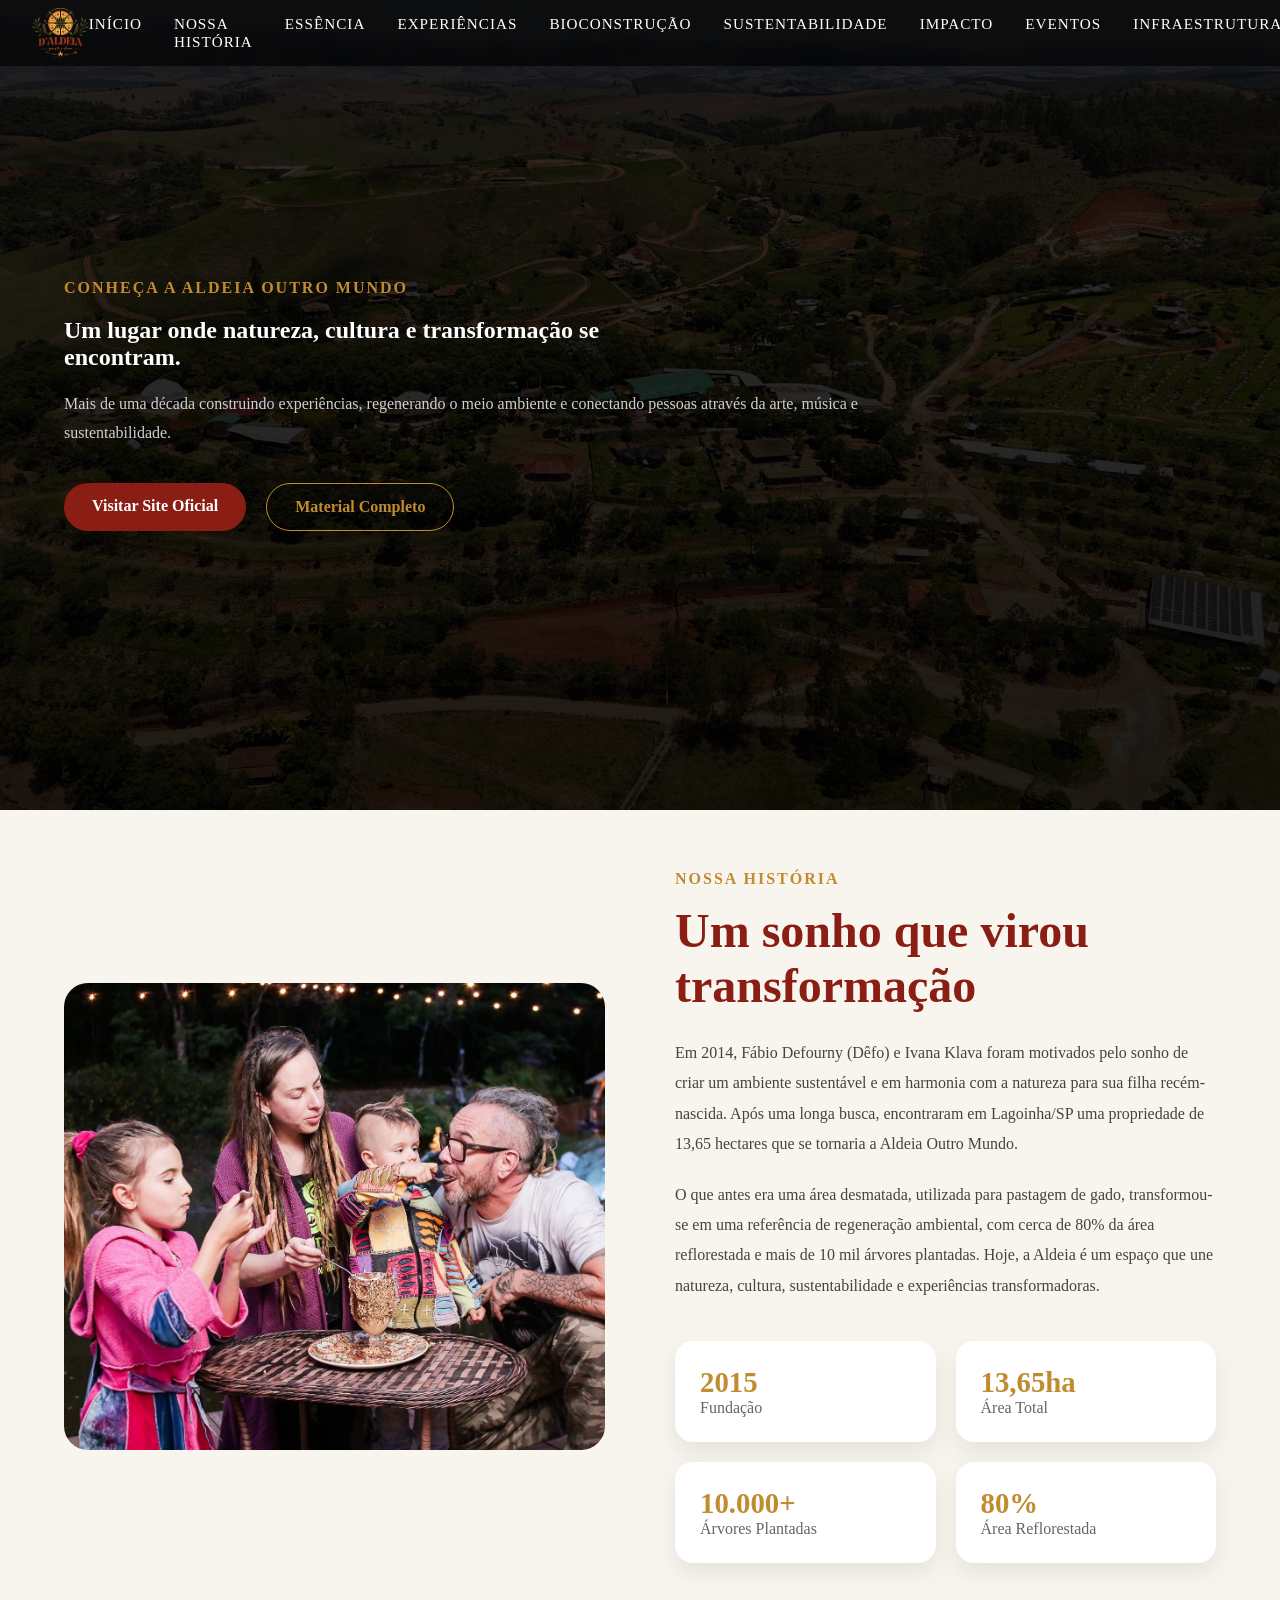
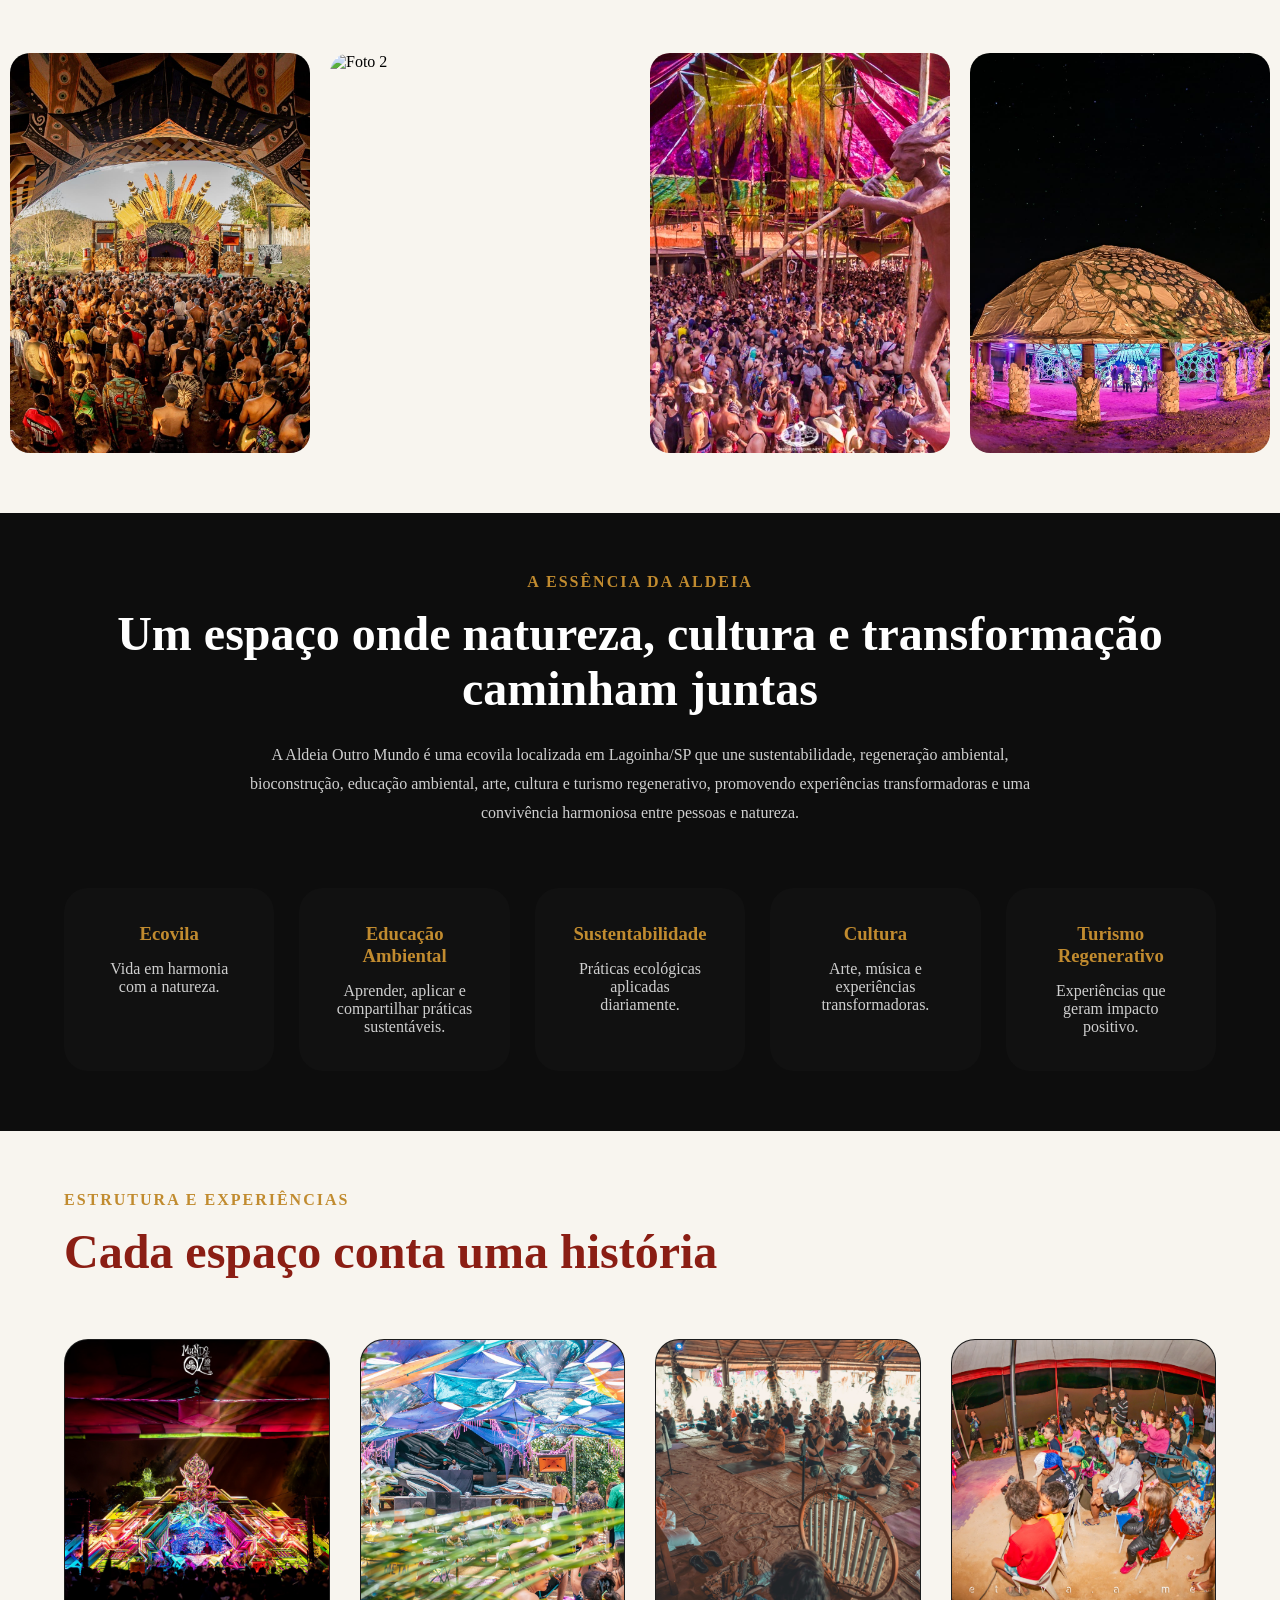
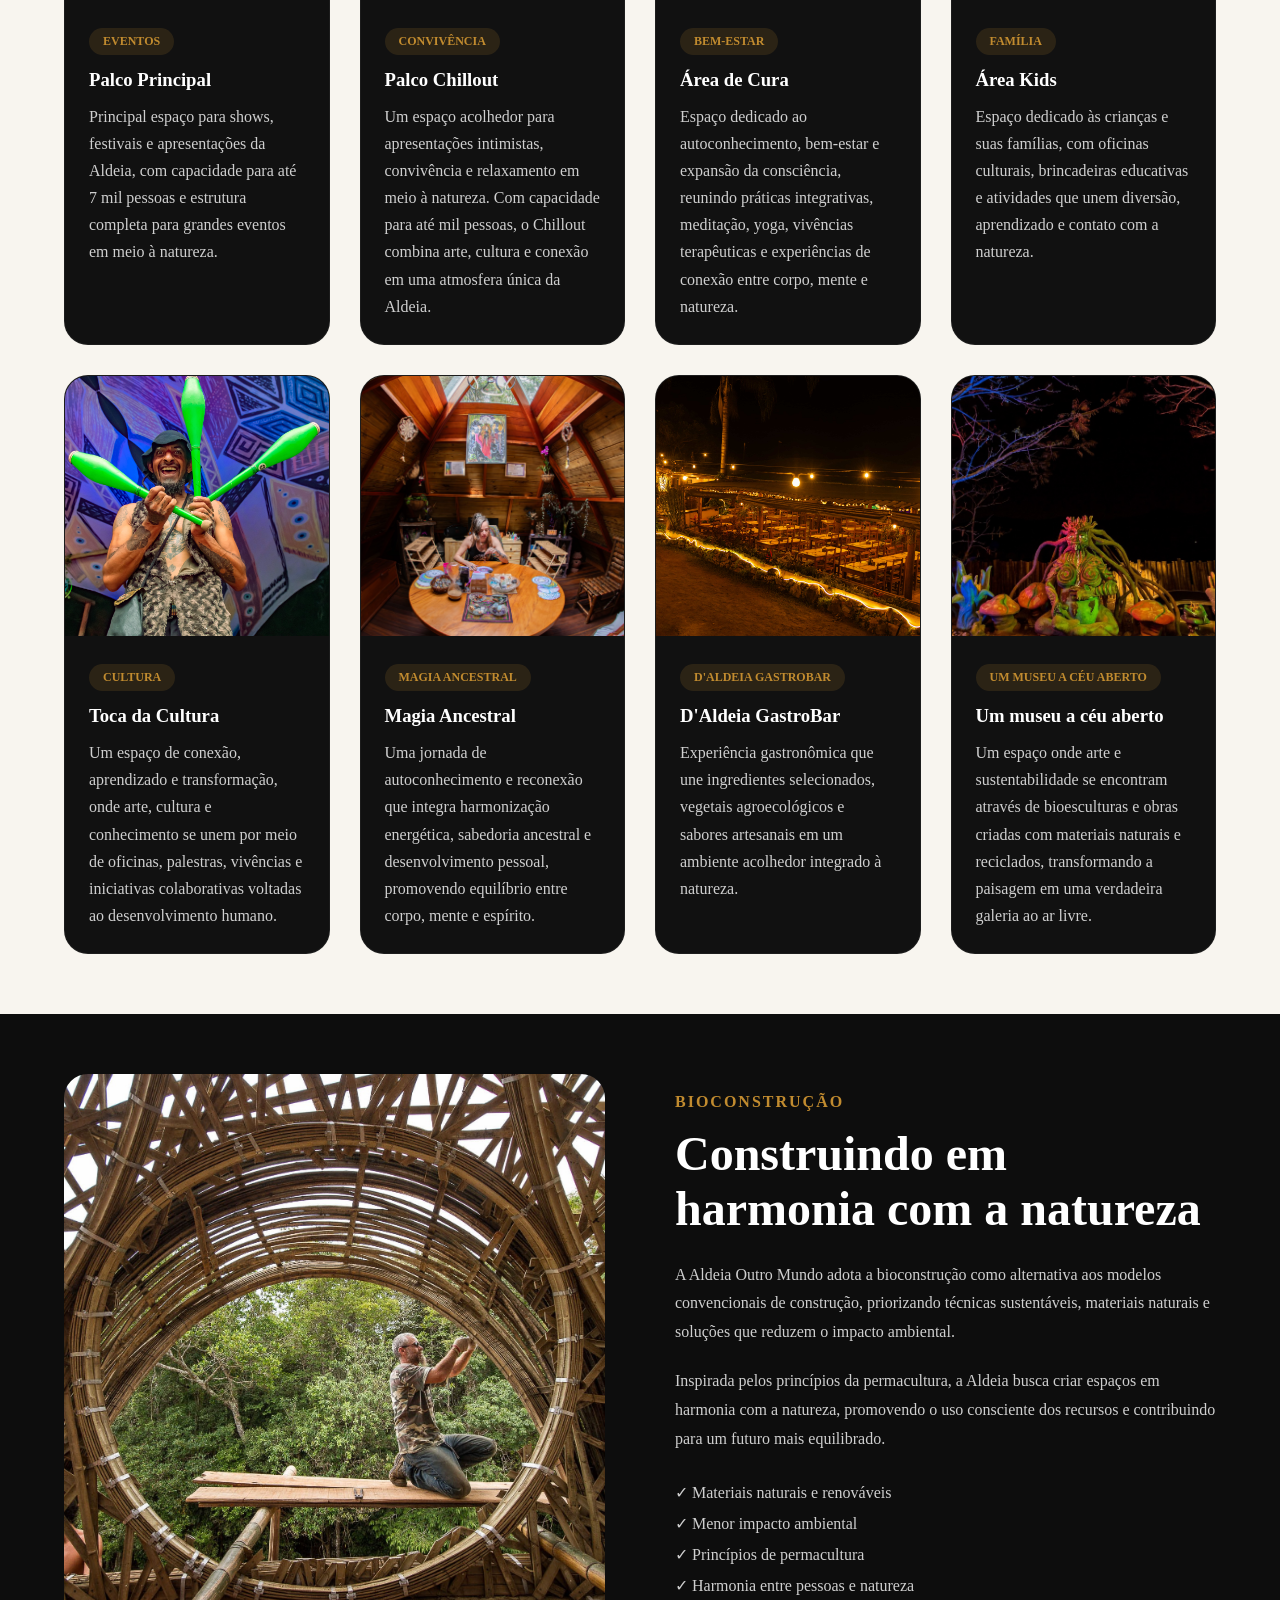
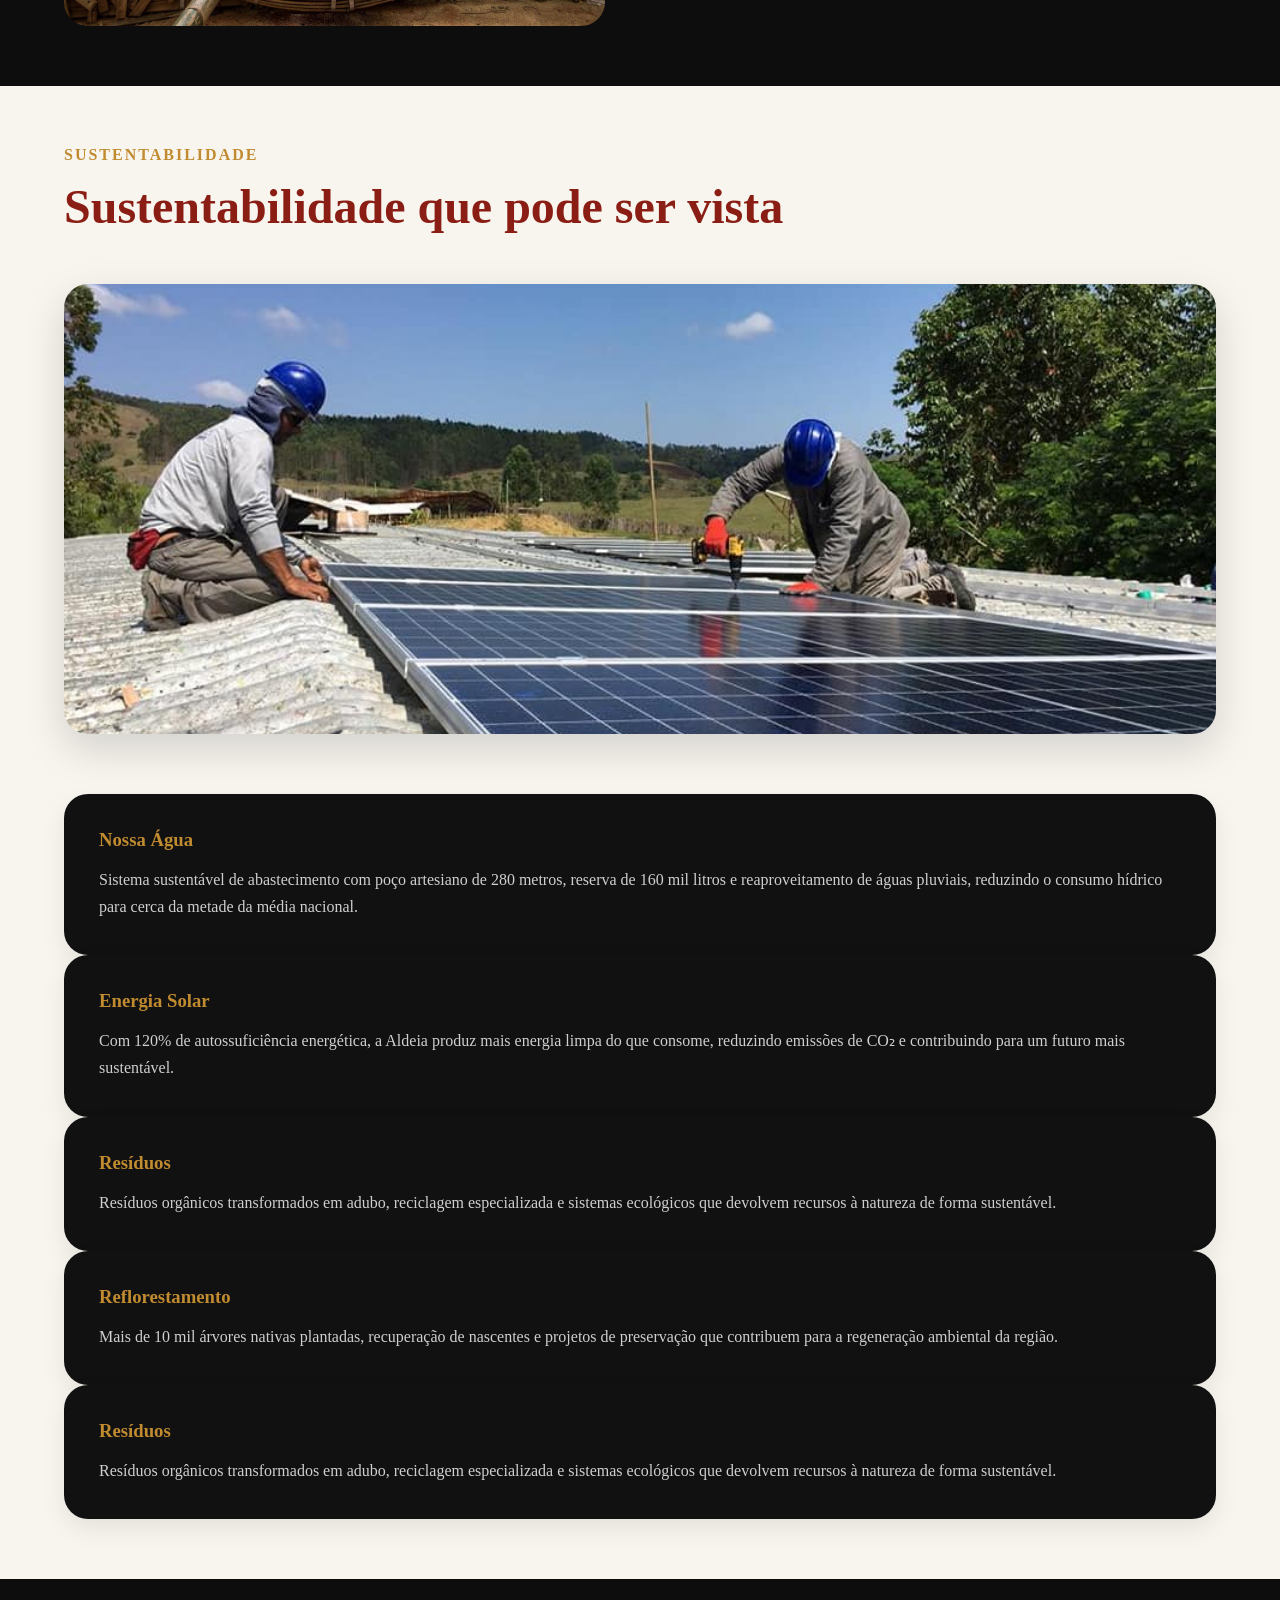
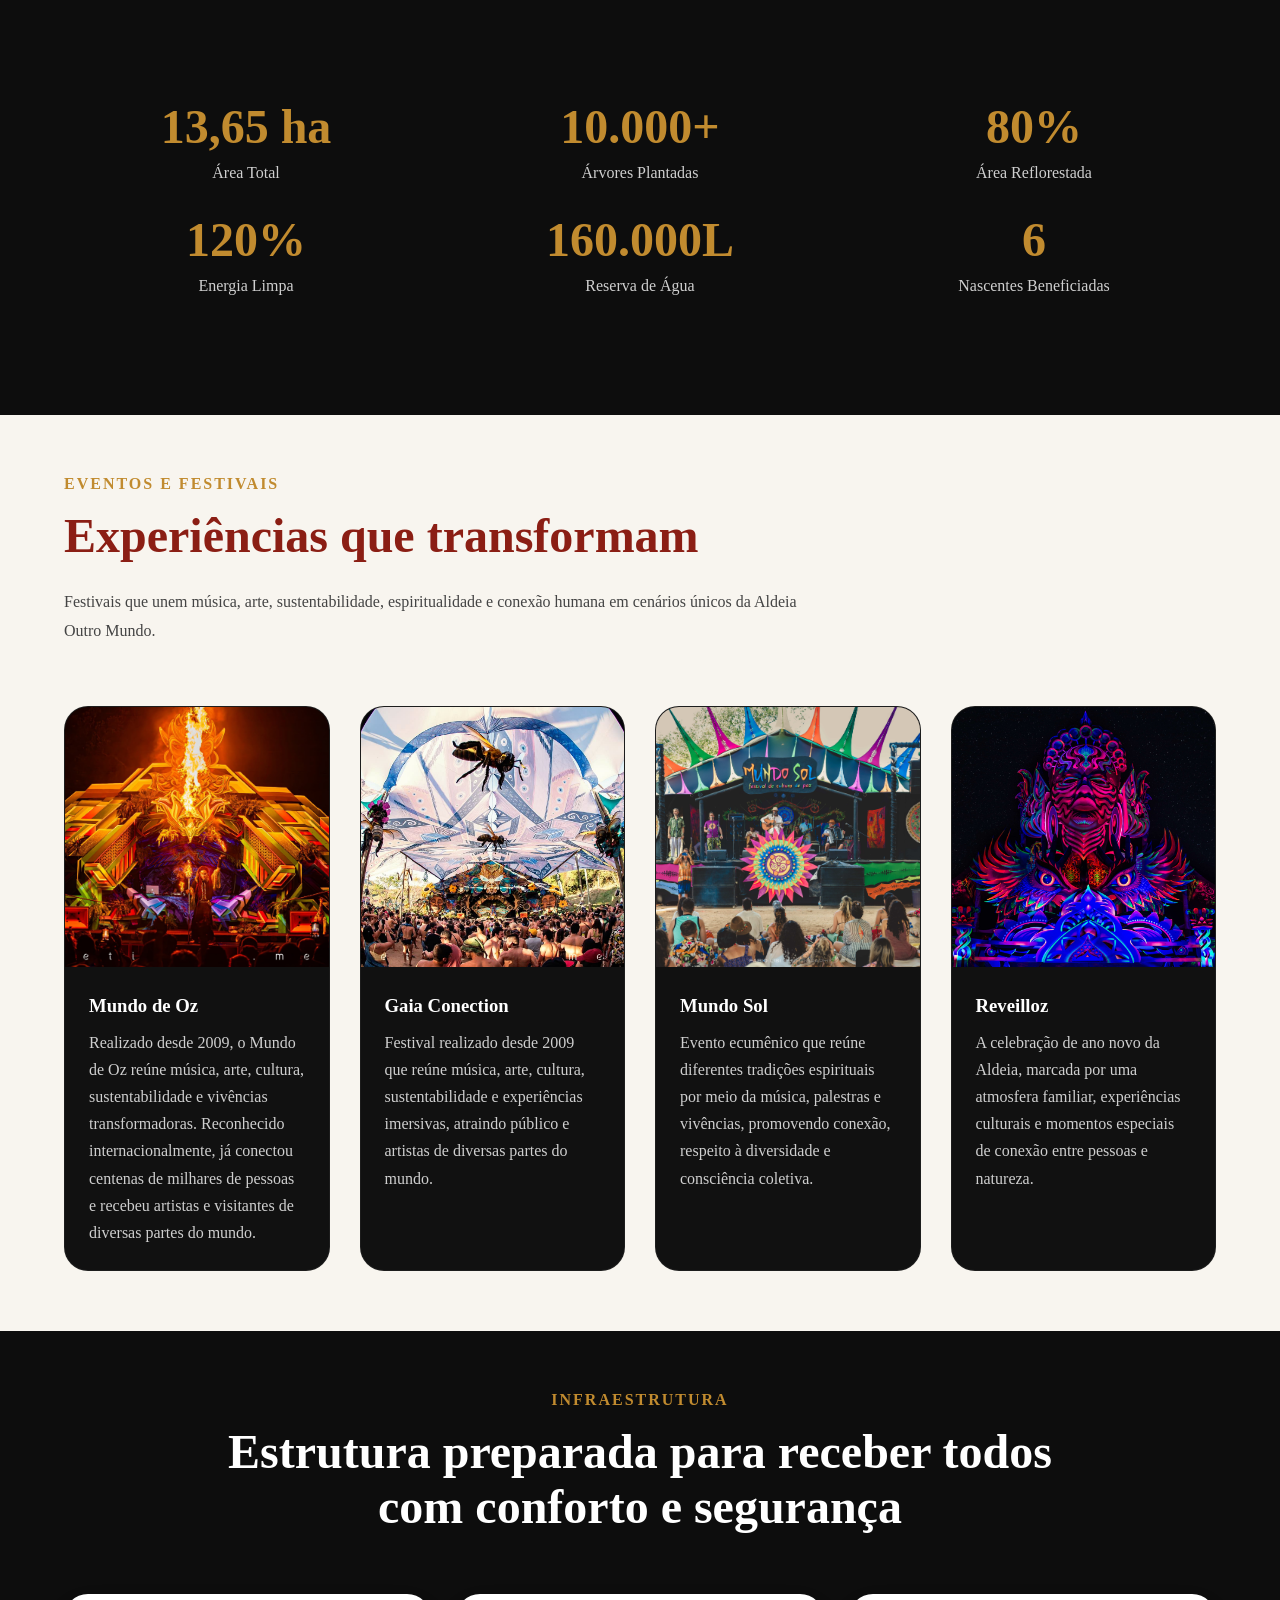
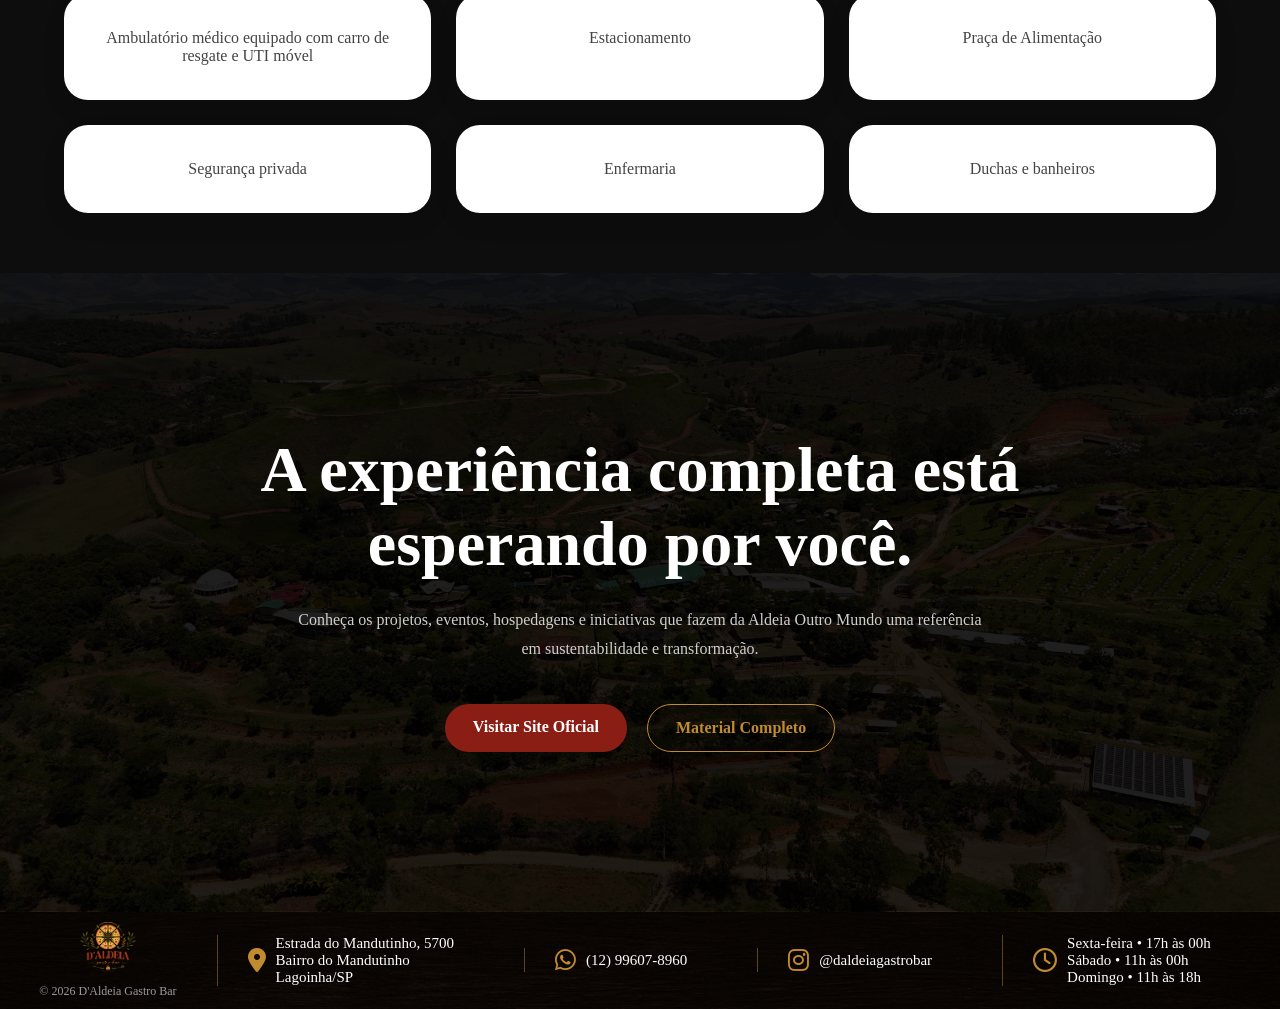
==== aldeia.html @ 0ff4ca23 "botao pag aldeia" ====
<!doctype html>
<html lang="pt-br">
  <head>
    <meta charset="UTF-8" />
    <meta name="viewport" content="width=device-width, initial-scale=1.0" />
    <meta property="og:title" content="D'Aldeia GastroBar" />
    <meta
      name="description"
      content="D'Aldeia Gastro Bar. Gastronomia, natureza, hospedagens e experiências únicas na Aldeia Outro Mundo em Lagoinha/SP."
    />
    <meta
      property="og:description"
      content="Gastronomia, natureza e experiências únicas na Aldeia Outro Mundo."
    />
    <meta
      property="og:image"
      content="https://juninalv.github.io/D-Aldeia-GastroBar/img/logo.png"
    />
    <meta
      property="og:url"
      content="https://juninalv.github.io/D-Aldeia-GastroBar/"
    />
    <meta property="og:type" content="website" />
    <meta property="og:locale" content="pt_BR" />
    <meta name="twitter:card" content="summary_large_image" />
    <meta
      name="twitter:image"
      content="https://juninalv.github.io/D-Aldeia-GastroBar/img/logo.png"
    />
    <link rel="stylesheet" href="./css/style.css" />
    <link
      rel="stylesheet"
      href="https://cdnjs.cloudflare.com/ajax/libs/font-awesome/6.5.2/css/all.min.css"
    />
    <link rel="icon" type="image/png" href="/favicon.png" />
    <title>D'Aldeia Gastro Bar</title>
  </head>
  <body>
    <header class="nav">
      <div class="nav-container">
        <img src="./img/pagina-inicial/logo.png" class="nav-logo" alt="Logo" />

        <button class="menu-toggle">☰</button>

        <nav class="nav-links">
          <a href="index.html">Início</a>
          <a href="#historia">Nossa História</a>
          <a href="#essencia">Essência</a>
          <a href="#experiencias">Experiências</a>
          <a href="#bioconstrucao">Bioconstrução</a>
          <a href="#sustentabilidade">Sustentabilidade</a>
          <a href="#impacto">Impacto</a>
          <a href="#eventos">Eventos</a>
          <a href="#infraestrutura">Infraestrutura</a>
        </nav>
      </div>
    </header>
    <main>
      <section class="sobre-aldeia">
        <div class="hero-sobre">
          <div class="overlay"></div>

          <div class="container">
            <span class="tag">Conheça a Aldeia Outro Mundo</span>

            <h1>
              Um lugar onde natureza, cultura e transformação se encontram.
            </h1>

            <p>
              Mais de uma década construindo experiências, regenerando o meio
              ambiente e conectando pessoas através da arte, música e
              sustentabilidade.
            </p>

            <div class="hero-buttons">
              <a
                href="https://aldeiaoutromundo.com.br"
                class="btn-primary"
                target="_blank"
              >
                Visitar Site Oficial
              </a>

              <a href="#" class="btn-secondary abrir-livro">
                Material Completo
              </a>
            </div>
          </div>
        </div>

        <section id="historia" class="historia">
          <div class="container historia-grid">
            <div class="historia-img">
              <img src="img/pagina-aldeia/nossa-historia.jpeg" alt="" />
            </div>

            <div class="historia-content">
              <span class="section-tag"> Nossa História </span>

              <h2>Um sonho que virou transformação</h2>

              <p>
                Em 2014, Fábio Defourny (Dêfo) e Ivana Klava foram motivados
                pelo sonho de criar um ambiente sustentável e em harmonia com a
                natureza para sua filha recém-nascida. Após uma longa busca,
                encontraram em Lagoinha/SP uma propriedade de 13,65 hectares que
                se tornaria a Aldeia Outro Mundo.
              </p>

              <p>
                O que antes era uma área desmatada, utilizada para pastagem de
                gado, transformou-se em uma referência de regeneração ambiental,
                com cerca de 80% da área reflorestada e mais de 10 mil árvores
                plantadas. Hoje, a Aldeia é um espaço que une natureza, cultura,
                sustentabilidade e experiências transformadoras.
              </p>

              <div class="numeros">
                <div class="numero">
                  <h3>2015</h3>
                  <span>Fundação</span>
                </div>

                <div class="numero">
                  <h3>13,65ha</h3>
                  <span>Área Total</span>
                </div>

                <div class="numero">
                  <h3>10.000+</h3>
                  <span>Árvores Plantadas</span>
                </div>

                <div class="numero">
                  <h3>80%</h3>
                  <span>Área Reflorestada</span>
                </div>
              </div>
            </div>
          </div>
        </section>
        <section class="galeria">
          <div class="slider">
            <div class="slide-track">
              <img src="./img/pagina-aldeia/galeria-1.jpg" alt="Foto 1" />
              <img src="./img/pagina-aldeia/galeria-2.jpg" alt="Foto 2" />
              <img src="./img/pagina-aldeia/galeria-3.jpg" alt="Foto 3" />
              <img src="./img/pagina-aldeia/galeria-4.jpg" alt="Foto 4" />
              <img src="./img/pagina-aldeia/galeria-5.jpg" alt="Foto 5" />
              <img src="./img/pagina-aldeia/galeria-6.jpg" alt="Foto 6" />
              <img src="./img/pagina-aldeia/galeria-7.jpg" alt="Foto 7" />
              <img src="./img/pagina-aldeia/galeria-8.jpg" alt="Foto 8" />
              <img src="./img/pagina-aldeia/galeria-9.jpg" alt="Foto 9" />
              <img src="./img/pagina-aldeia/galeria-10.jpg" alt="Foto 10" />
              <img src="./img/pagina-aldeia/galeria-11.jpg" alt="Foto 11" />
              <img src="./img/pagina-aldeia/galeria-12.jpg" alt="Foto 12" />

              <!-- Repetidas para criar loop infinito -->
              <img src="./img/pagina-aldeia/galeria-1.jpg" alt="Foto 1" />
              <img src="./img/pagina-aldeia/galeria-2.jpg" alt="Foto 2" />
              <img src="./img/pagina-aldeia/galeria-3.jpg" alt="Foto 3" />
              <img src="./img/pagina-aldeia/galeria-4.jpg" alt="Foto 4" />
              <img src="./img/pagina-aldeia/galeria-5.jpg" alt="Foto 5" />
              <img src="./img/pagina-aldeia/galeria-6.jpg" alt="Foto 6" />
              <img src="./img/pagina-aldeia/galeria-7.jpg" alt="Foto 7" />
              <img src="./img/pagina-aldeia/galeria-8.jpg" alt="Foto 8" />
              <img src="./img/pagina-aldeia/galeria-9.jpg" alt="Foto 9" />
              <img src="./img/pagina-aldeia/galeria-10.jpg" alt="Foto 10" />
              <img src="./img/pagina-aldeia/galeria-11.jpg" alt="Foto 11" />
              <img src="./img/pagina-aldeia/galeria-12.jpg" alt="Foto 12" />
            </div>
          </div>
        </section>
        <section id="essencia" class="essencia">
          <div class="container">
            <span class="section-tag">A Essência da Aldeia</span>

            <h2>
              Um espaço onde natureza, cultura e transformação caminham juntas
            </h2>

            <p>
              A Aldeia Outro Mundo é uma ecovila localizada em Lagoinha/SP que
              une sustentabilidade, regeneração ambiental, bioconstrução,
              educação ambiental, arte, cultura e turismo regenerativo,
              promovendo experiências transformadoras e uma convivência
              harmoniosa entre pessoas e natureza.
            </p>

            <div class="essencia-grid">
              <div class="item">
                <h3>Ecovila</h3>
                <p>Vida em harmonia com a natureza.</p>
              </div>

              <div class="item">
                <h3>Educação Ambiental</h3>
                <p>Aprender, aplicar e compartilhar práticas sustentáveis.</p>
              </div>

              <div class="item">
                <h3>Sustentabilidade</h3>
                <p>Práticas ecológicas aplicadas diariamente.</p>
              </div>

              <div class="item">
                <h3>Cultura</h3>
                <p>Arte, música e experiências transformadoras.</p>
              </div>

              <div class="item">
                <h3>Turismo Regenerativo</h3>
                <p>Experiências que geram impacto positivo.</p>
              </div>
            </div>
          </div>
        </section>
        <section id="experiencias" class="experiencias">
          <div class="container">
            <span class="section-tag"> Estrutura e Experiências </span>

            <h2>Cada espaço conta uma história</h2>

            <div class="cards-grid">
              <div class="card">
                <img
                  src="img/pagina-aldeia/palco-principal.jpg"
                  alt="Palco Principal"
                />

                <div class="card-content">
                  <span class="card-tag">Eventos</span>

                  <h3>Palco Principal</h3>

                  <p>
                    Principal espaço para shows, festivais e apresentações da
                    Aldeia, com capacidade para até 7 mil pessoas e estrutura
                    completa para grandes eventos em meio à natureza.
                  </p>
                </div>
              </div>

              <div class="card">
                <img
                  src="img/pagina-aldeia/palco-chillout.jpg"
                  alt="Palco Chillout"
                />

                <div class="card-content">
                  <span class="card-tag">Convivência</span>

                  <h3>Palco Chillout</h3>

                  <p>
                    Um espaço acolhedor para apresentações intimistas,
                    convivência e relaxamento em meio à natureza. Com capacidade
                    para até mil pessoas, o Chillout combina arte, cultura e
                    conexão em uma atmosfera única da Aldeia.
                  </p>
                </div>
              </div>

              <div class="card">
                <img src="img/pagina-aldeia/area-cura.jpg" alt="Área de Cura" />

                <div class="card-content">
                  <span class="card-tag">Bem-estar</span>

                  <h3>Área de Cura</h3>

                  <p>
                    Espaço dedicado ao autoconhecimento, bem-estar e expansão da
                    consciência, reunindo práticas integrativas, meditação,
                    yoga, vivências terapêuticas e experiências de conexão entre
                    corpo, mente e natureza.
                  </p>
                </div>
              </div>

              <div class="card">
                <img src="img/pagina-aldeia/area-kids.jpg" alt="Área Kids" />

                <div class="card-content">
                  <span class="card-tag">Família</span>

                  <h3>Área Kids</h3>

                  <p>
                    Espaço dedicado às crianças e suas famílias, com oficinas
                    culturais, brincadeiras educativas e atividades que unem
                    diversão, aprendizado e contato com a natureza.
                  </p>
                </div>
              </div>

              <div class="card">
                <img
                  src="img/pagina-aldeia/toca-cultura.jpg"
                  alt="Toca da Cultura"
                />

                <div class="card-content">
                  <span class="card-tag">Cultura</span>

                  <h3>Toca da Cultura</h3>

                  <p>
                    Um espaço de conexão, aprendizado e transformação, onde
                    arte, cultura e conhecimento se unem por meio de oficinas,
                    palestras, vivências e iniciativas colaborativas voltadas ao
                    desenvolvimento humano.
                  </p>
                </div>
              </div>

              <div class="card">
                <img
                  src="img/pagina-aldeia/magia-ancestral.jpg"
                  alt="Magia Ancestral"
                />

                <div class="card-content">
                  <span class="card-tag">Magia Ancestral</span>

                  <h3>Magia Ancestral</h3>

                  <p>
                    Uma jornada de autoconhecimento e reconexão que integra
                    harmonização energética, sabedoria ancestral e
                    desenvolvimento pessoal, promovendo equilíbrio entre corpo,
                    mente e espírito.
                  </p>
                </div>
              </div>

              <div class="card">
                <img src="img/pagina-aldeia/gastrobar.jpg" alt="GastroBar" />

                <div class="card-content">
                  <span class="card-tag">D'Aldeia GastroBar</span>

                  <h3>D'Aldeia GastroBar</h3>

                  <p>
                    Experiência gastronômica que une ingredientes selecionados,
                    vegetais agroecológicos e sabores artesanais em um ambiente
                    acolhedor integrado à natureza.
                  </p>
                </div>
              </div>

              <div class="card">
                <img src="img/pagina-aldeia/museu.jpg" alt="Museu" />

                <div class="card-content">
                  <span class="card-tag">Um museu a céu aberto</span>

                  <h3>Um museu a céu aberto</h3>

                  <p>
                    Um espaço onde arte e sustentabilidade se encontram através
                    de bioesculturas e obras criadas com materiais naturais e
                    reciclados, transformando a paisagem em uma verdadeira
                    galeria ao ar livre.
                  </p>
                </div>
              </div>
            </div>
          </div>
        </section>
        <section id="bioconstrucao" class="bioconstrucao">
          <div class="container bioconstrucao-grid">
            <div class="bioconstrucao-img">
              <img
                src="./img/pagina-aldeia/bioconstrucao.jpg"
                alt="Bioconstrução"
              />
            </div>

            <div class="bioconstrucao-content">
              <span class="section-tag">Bioconstrução</span>

              <h2>Construindo em harmonia com a natureza</h2>

              <p>
                A Aldeia Outro Mundo adota a bioconstrução como alternativa aos
                modelos convencionais de construção, priorizando técnicas
                sustentáveis, materiais naturais e soluções que reduzem o
                impacto ambiental.
              </p>

              <p>
                Inspirada pelos princípios da permacultura, a Aldeia busca criar
                espaços em harmonia com a natureza, promovendo o uso consciente
                dos recursos e contribuindo para um futuro mais equilibrado.
              </p>

              <ul>
                <li>✓ Materiais naturais e renováveis</li>
                <li>✓ Menor impacto ambiental</li>
                <li>✓ Princípios de permacultura</li>
                <li>✓ Harmonia entre pessoas e natureza</li>
              </ul>
            </div>
          </div>
        </section>
        <section id="sustentabilidade" class="sustentabilidade">
          <div class="container">
            <span class="section-tag"> Sustentabilidade </span>

            <h2>Sustentabilidade que pode ser vista</h2>

            <div class="sustentabilidade-banner">
              <img
                src="./img/pagina-aldeia/sustentabilidade.jpg"
                alt="Sustentabilidade na Aldeia Outro Mundo"
              />
            </div>

            <div class="sust-card">
              <h3>Nossa Água</h3>
              <p>
                Sistema sustentável de abastecimento com poço artesiano de 280
                metros, reserva de 160 mil litros e reaproveitamento de águas
                pluviais, reduzindo o consumo hídrico para cerca da metade da
                média nacional.
              </p>
            </div>

            <div class="sust-card">
              <h3>Energia Solar</h3>
              <p>
                Com 120% de autossuficiência energética, a Aldeia produz mais
                energia limpa do que consome, reduzindo emissões de CO₂ e
                contribuindo para um futuro mais sustentável.
              </p>
            </div>

            <div class="sust-card">
              <h3>Resíduos</h3>
              <p>
                Resíduos orgânicos transformados em adubo, reciclagem
                especializada e sistemas ecológicos que devolvem recursos à
                natureza de forma sustentável.
              </p>
            </div>

            <div class="sust-card">
              <h3>Reflorestamento</h3>
              <p>
                Mais de 10 mil árvores nativas plantadas, recuperação de
                nascentes e projetos de preservação que contribuem para a
                regeneração ambiental da região.
              </p>
            </div>

            <div class="sust-card">
              <h3>Resíduos</h3>
              <p>
                Resíduos orgânicos transformados em adubo, reciclagem
                especializada e sistemas ecológicos que devolvem recursos à
                natureza de forma sustentável.
              </p>
            </div>
          </div>
        </section>

        <section id="impacto" class="impacto">
          <div class="container">
            <div class="impacto-grid">
              <div>
                <h3>13,65 ha</h3>
                <span>Área Total</span>
              </div>

              <div>
                <h3>10.000+</h3>
                <span>Árvores Plantadas</span>
              </div>

              <div>
                <h3>80%</h3>
                <span>Área Reflorestada</span>
              </div>

              <div>
                <h3>120%</h3>
                <span>Energia Limpa</span>
              </div>

              <div>
                <h3>160.000L</h3>
                <span>Reserva de Água</span>
              </div>

              <div>
                <h3>6</h3>
                <span>Nascentes Beneficiadas</span>
              </div>
            </div>
          </div>
        </section>

        <section id="eventos" class="eventos-aldeia">
          <div class="container">
            <span class="section-tag">Eventos e Festivais</span>

            <h2>Experiências que transformam</h2>

            <p class="evento-text">
              Festivais que unem música, arte, sustentabilidade, espiritualidade
              e conexão humana em cenários únicos da Aldeia Outro Mundo.
            </p>

            <div class="cards-grid">
              <div class="card">
                <img
                  src="./img/pagina-aldeia/mundo-de-oz.jpg"
                  alt="Mundo de Oz"
                />

                <div class="card-content">
                  <h3>Mundo de Oz</h3>

                  <p>
                    Realizado desde 2009, o Mundo de Oz reúne música, arte,
                    cultura, sustentabilidade e vivências transformadoras.
                    Reconhecido internacionalmente, já conectou centenas de
                    milhares de pessoas e recebeu artistas e visitantes de
                    diversas partes do mundo.
                  </p>
                </div>
              </div>

              <div class="card">
                <img
                  src="./img/pagina-aldeia/gaia-conection.jpg"
                  alt="Festival Gaia"
                />

                <div class="card-content">
                  <h3>Gaia Conection</h3>

                  <p>
                    Festival realizado desde 2009 que reúne música, arte,
                    cultura, sustentabilidade e experiências imersivas, atraindo
                    público e artistas de diversas partes do mundo.
                  </p>
                </div>
              </div>

              <div class="card">
                <img
                  src="./img/pagina-aldeia/mundo-sol.jpg"
                  alt="Eventos na Aldeia"
                />

                <div class="card-content">
                  <h3>Mundo Sol</h3>

                  <p>
                    Evento ecumênico que reúne diferentes tradições espirituais
                    por meio da música, palestras e vivências, promovendo
                    conexão, respeito à diversidade e consciência coletiva.
                  </p>
                </div>
              </div>
              <div class="card">
                <img
                  src="./img/pagina-aldeia/reveilloz.jpg"
                  alt="Festival Gaia"
                />

                <div class="card-content">
                  <h3>Reveilloz</h3>

                  <p>
                    A celebração de ano novo da Aldeia, marcada por uma
                    atmosfera familiar, experiências culturais e momentos
                    especiais de conexão entre pessoas e natureza.
                  </p>
                </div>
              </div>
            </div>
          </div>
        </section>
        <section id="infraestrutura" class="infraestrutura">
          <div class="container">
            <span class="section-tag"> Infraestrutura </span>

            <h2>
              Estrutura preparada para receber todos com conforto e segurança
            </h2>

            <div class="infra-grid">
              <div class="infra-card">
                Ambulatório médico equipado com carro de resgate e UTI móvel
              </div>

              <div class="infra-card">Estacionamento</div>

              <div class="infra-card">Praça de Alimentação</div>

              <div class="infra-card">Segurança privada</div>

              <div class="infra-card">Enfermaria</div>

              <div class="infra-card">Duchas e banheiros</div>
            </div>
          </div>
        </section>
        <section class="cta-final">
          <div class="overlay"></div>

          <div class="container">
            <h2>A experiência completa está esperando por você.</h2>

            <p>
              Conheça os projetos, eventos, hospedagens e iniciativas que fazem
              da Aldeia Outro Mundo uma referência em sustentabilidade e
              transformação.
            </p>

            <div class="hero-buttons">
              <a
                href="https://aldeiaoutromundo.com.br"
                class="btn-primary"
                target="_blank"
              >
                Visitar Site Oficial
              </a>

              <a href="#" class="btn-secondary abrir-livro">
                Material Completo
              </a>
            </div>
          </div>
        </section>
        <div class="livro-modal" id="livroModal">
          <button id="fecharLivro">✕</button>

          <div id="flipbook"></div>
        </div>
      </section>

      <!-- LIGHTBOX -->
      <div class="lightbox">
        <span class="lightbox-fechar">&times;</span>

        <button class="lightbox-prev">&#10094;</button>

        <img class="lightbox-img" src="" alt="" />

        <button class="lightbox-next">&#10095;</button>
      </div>
    </main>
    <footer class="footer">
      <div class="footer-container">
        <div class="footer-logo">
          <img src="img/pagina-inicial/logo.png" alt="D'Aldeia Gastro Bar" />
          <p class="footer-copy">© 2026 D'Aldeia Gastro Bar</p>
        </div>

        <div class="footer-item">
          <i class="fa-solid fa-location-dot"></i>

          <div>
            <a
              href="https://maps.app.goo.gl/jb9NK132TwuP2X9z6"
              target="_blank"
              class="footer-link"
            >
              Estrada do Mandutinho, 5700 <br />
              Bairro do Mandutinho <br />
              Lagoinha/SP
            </a>
          </div>
        </div>

        <div class="footer-item">
          <i class="fa-brands fa-whatsapp"></i>

          <div>
            <a
              href="https://wa.me/5512996078960?text=Olá!%20Gostaria%20de%20reservar%20uma%20mesa%20no%20D'Aldeia%20Gastro%20Bar."
              target="_blank"
              class="footer-link"
            >
              (12) 99607-8960
            </a>
          </div>
        </div>

        <div class="footer-item">
          <i class="fa-brands fa-instagram"></i>
          <div>
            <a
              href="https://www.instagram.com/daldeiagastrobar/"
              target="_blank"
              class="footer-link"
            >
              @daldeiagastrobar
            </a>
          </div>
        </div>

        <div class="footer-item footer-hours">
          <i class="fa-regular fa-clock"></i>

          <div>
            Sexta-feira • 17h às 00h<br />
            Sábado • 11h às 00h<br />
            Domingo • 11h às 18h
          </div>
        </div>
      </div>
    </footer>
    <script src="./javascript/main.js"></script>
    <script src="./javascript/livro.js"></script>
    <script src="https://cdnjs.cloudflare.com/ajax/libs/pdf.js/3.11.174/pdf.min.js"></script>

    <script src="https://cdn.jsdelivr.net/npm/page-flip/dist/js/page-flip.browser.min.js"></script>
  </body>
</html>
---- css/style.css ----
@import url("./hero.css");
@import url("./global.css");
@import url("./header.css");
@import url("./sobre.css");
@import url("./especialidades.css");
@import url("./footer.css");
@import url("./cardapio.css");
@import url("./galeria.css");
@import url("./eventos.css");
@import url("./cardapio-pagina.css");
@import url("./aldeia-hospedagem.css");
@import url("./aldeia-pagina.css");
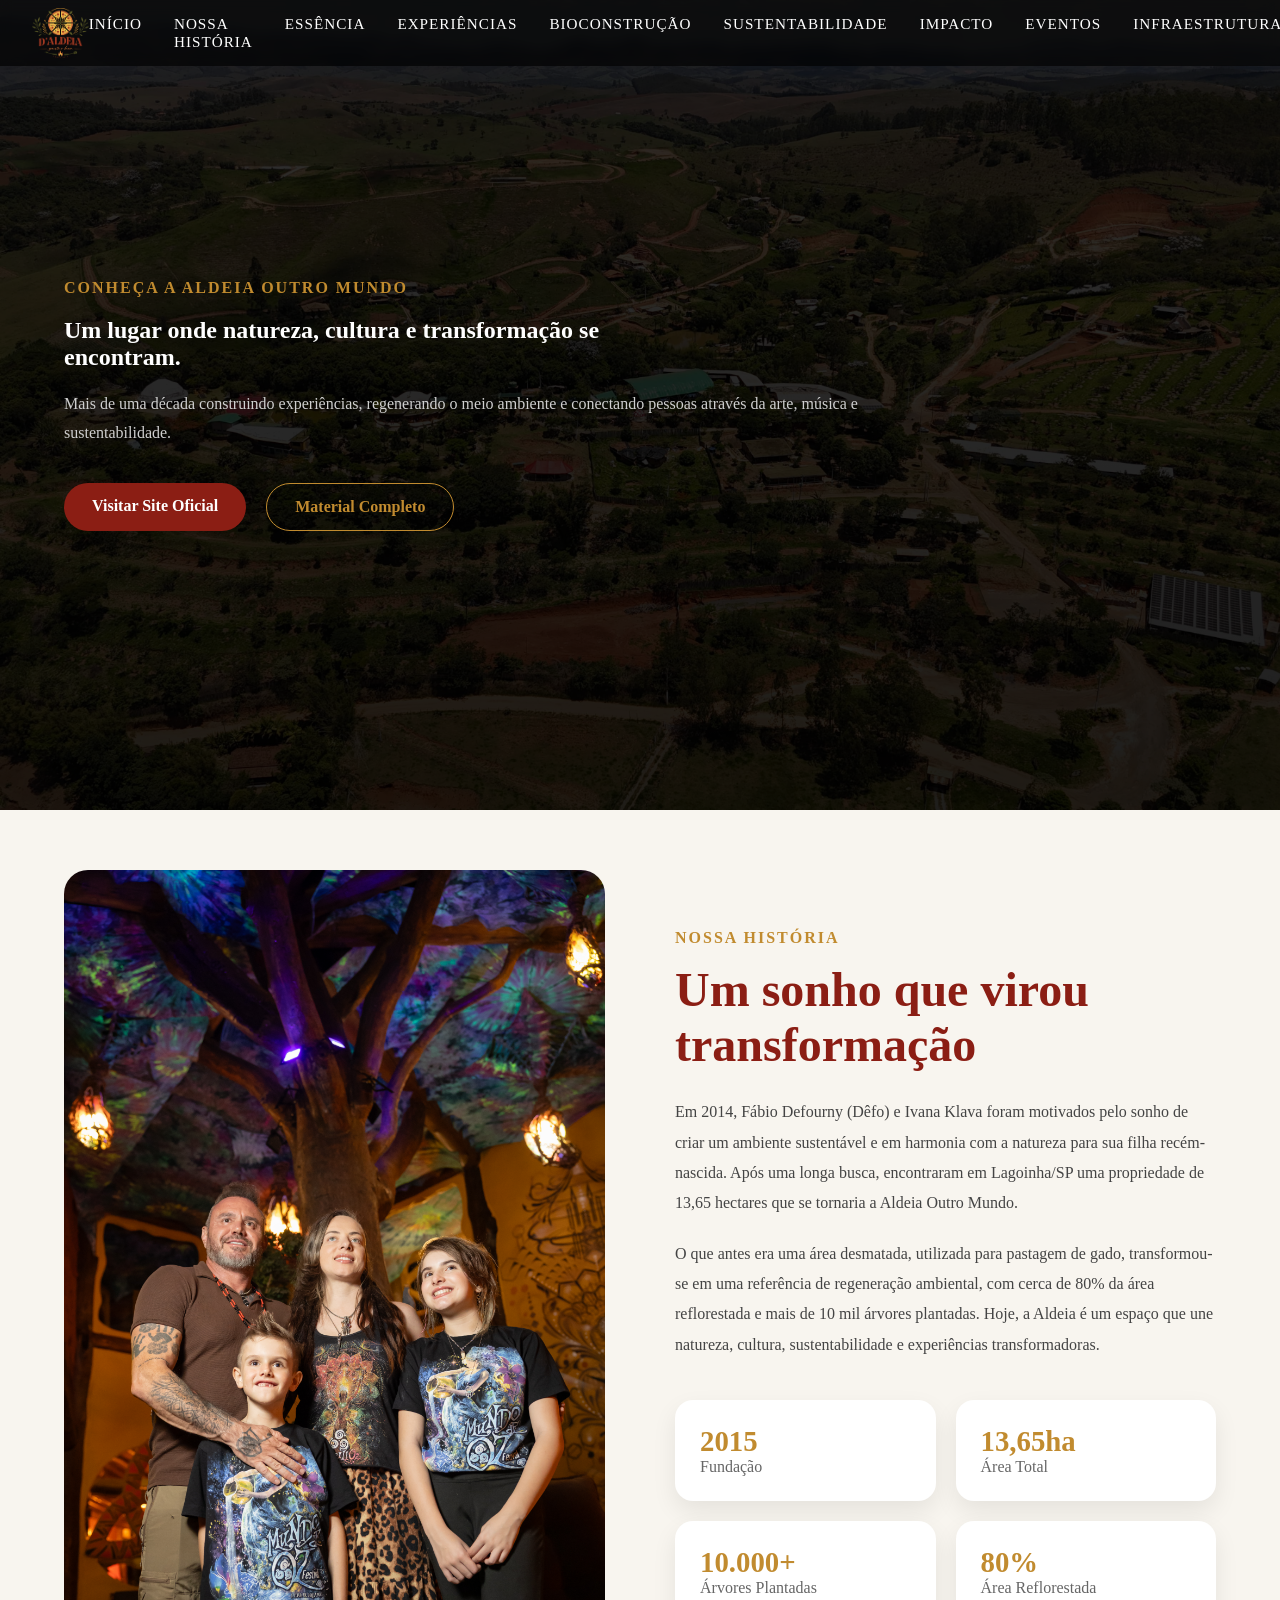
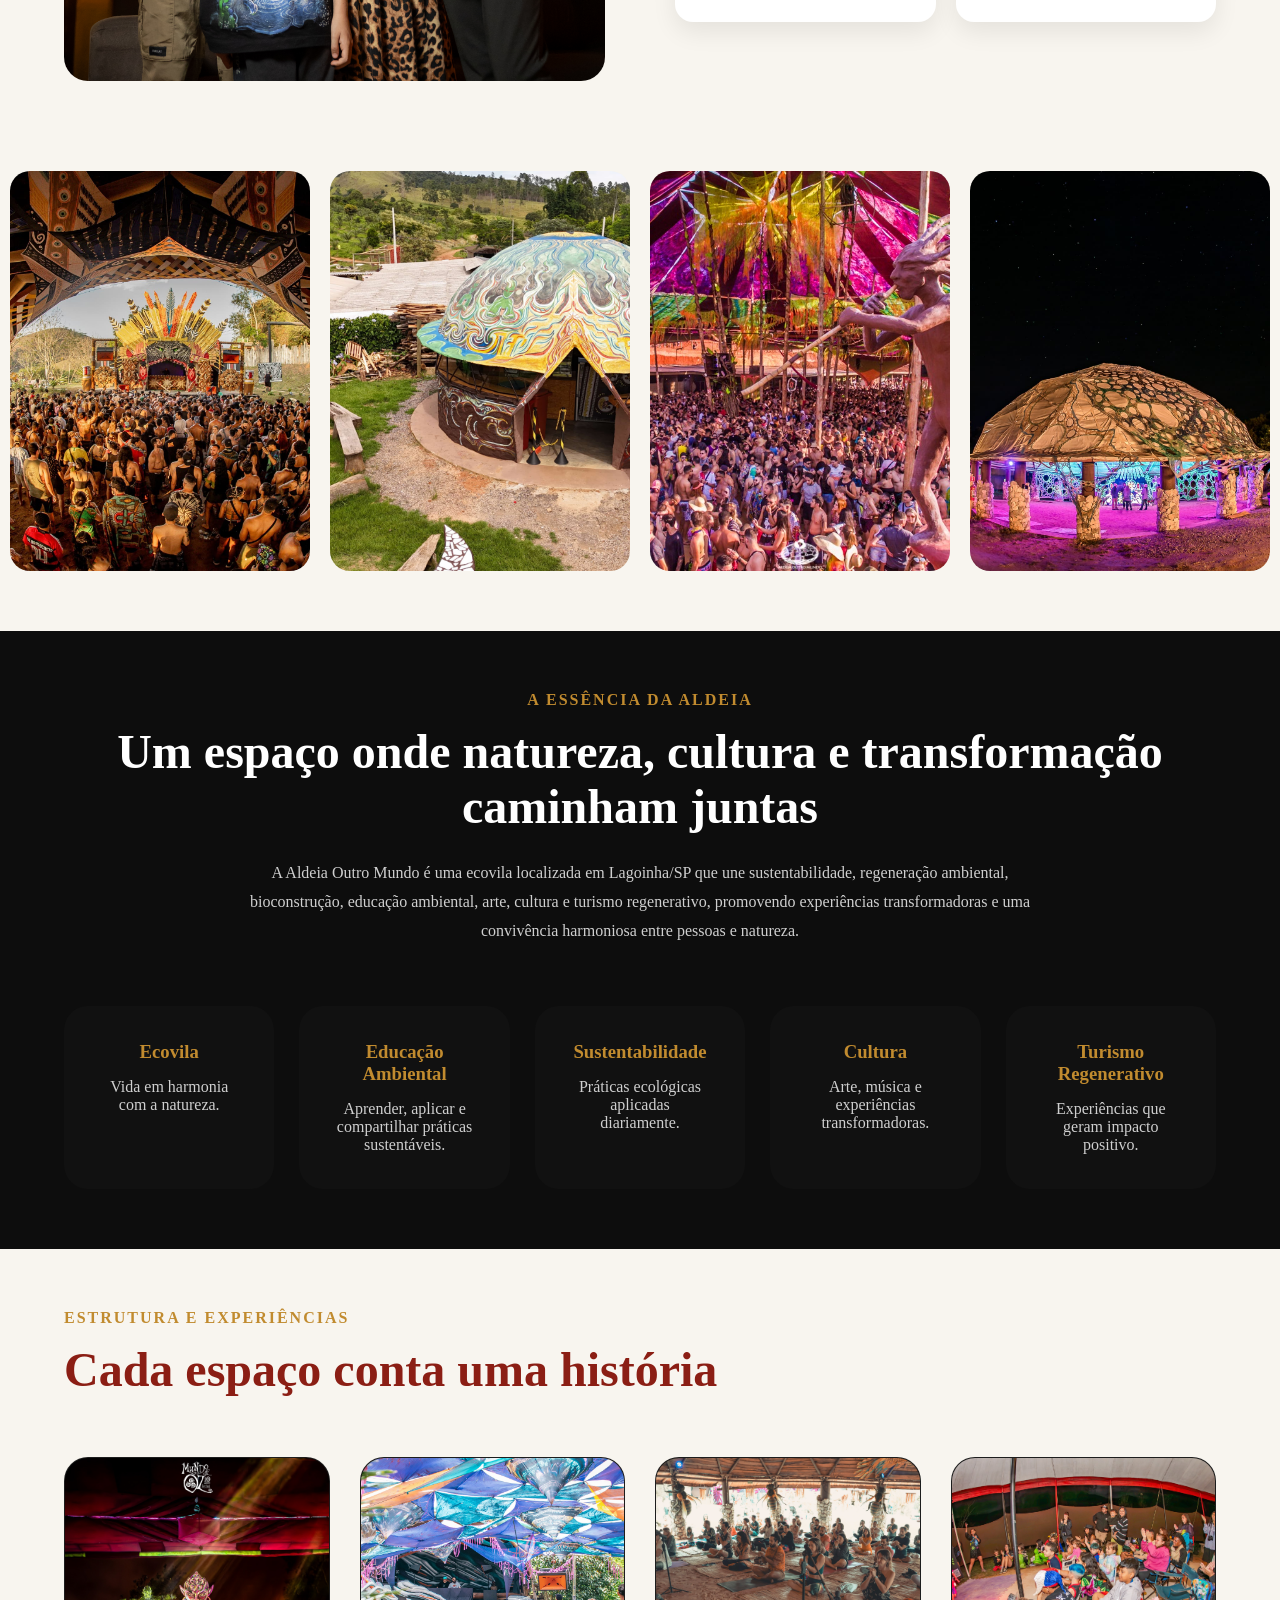
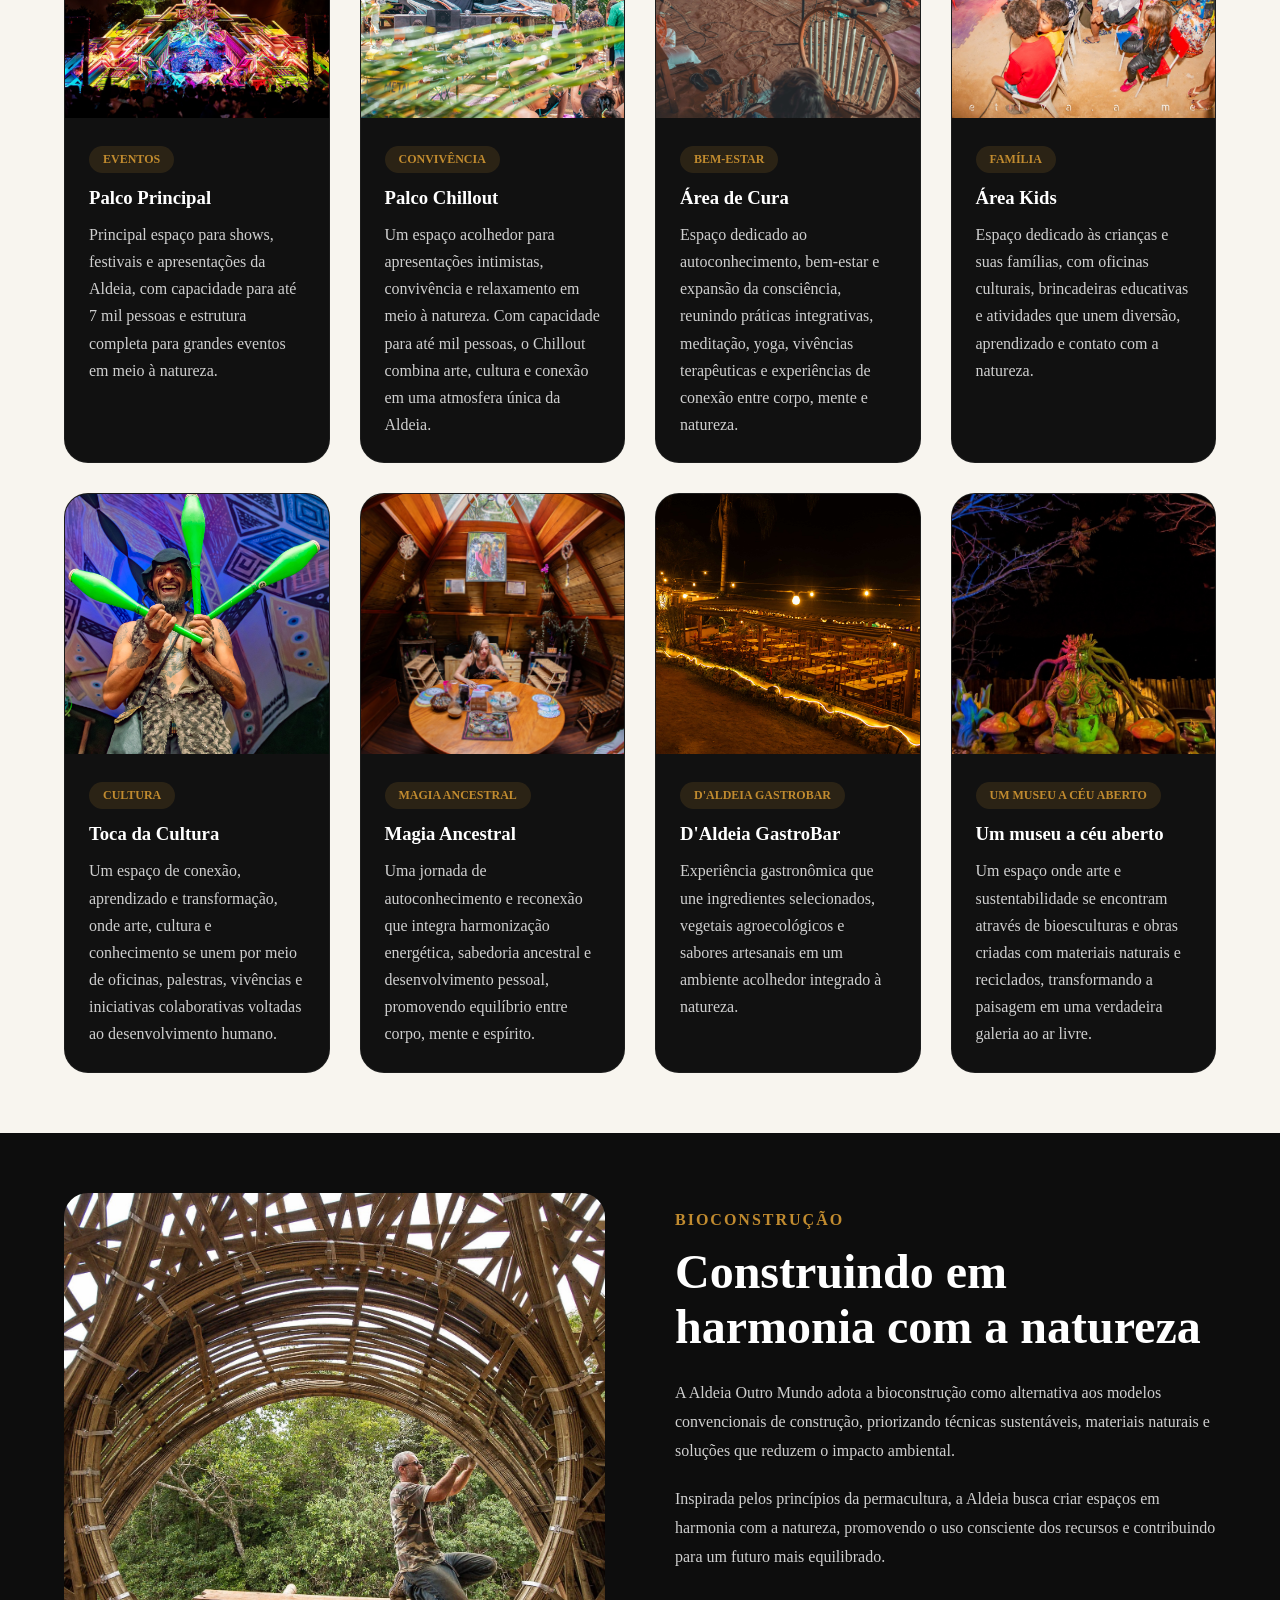
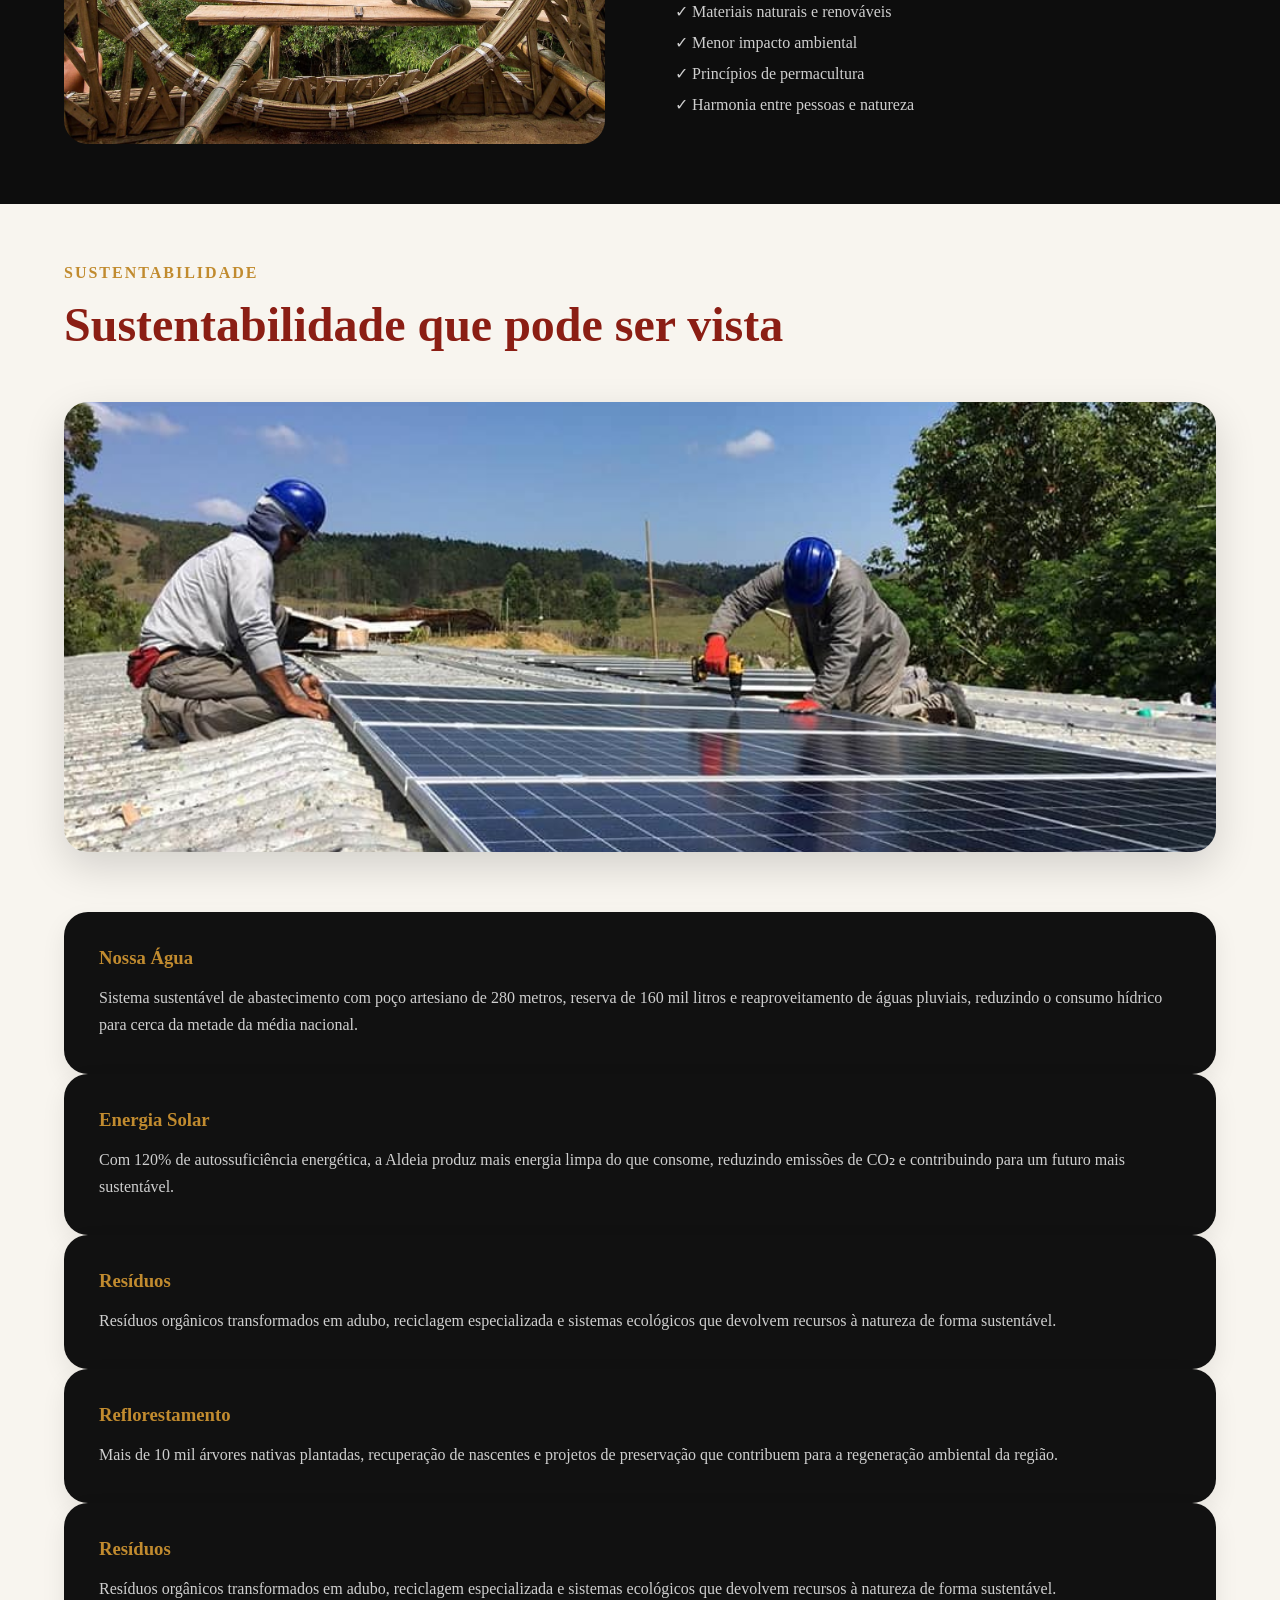
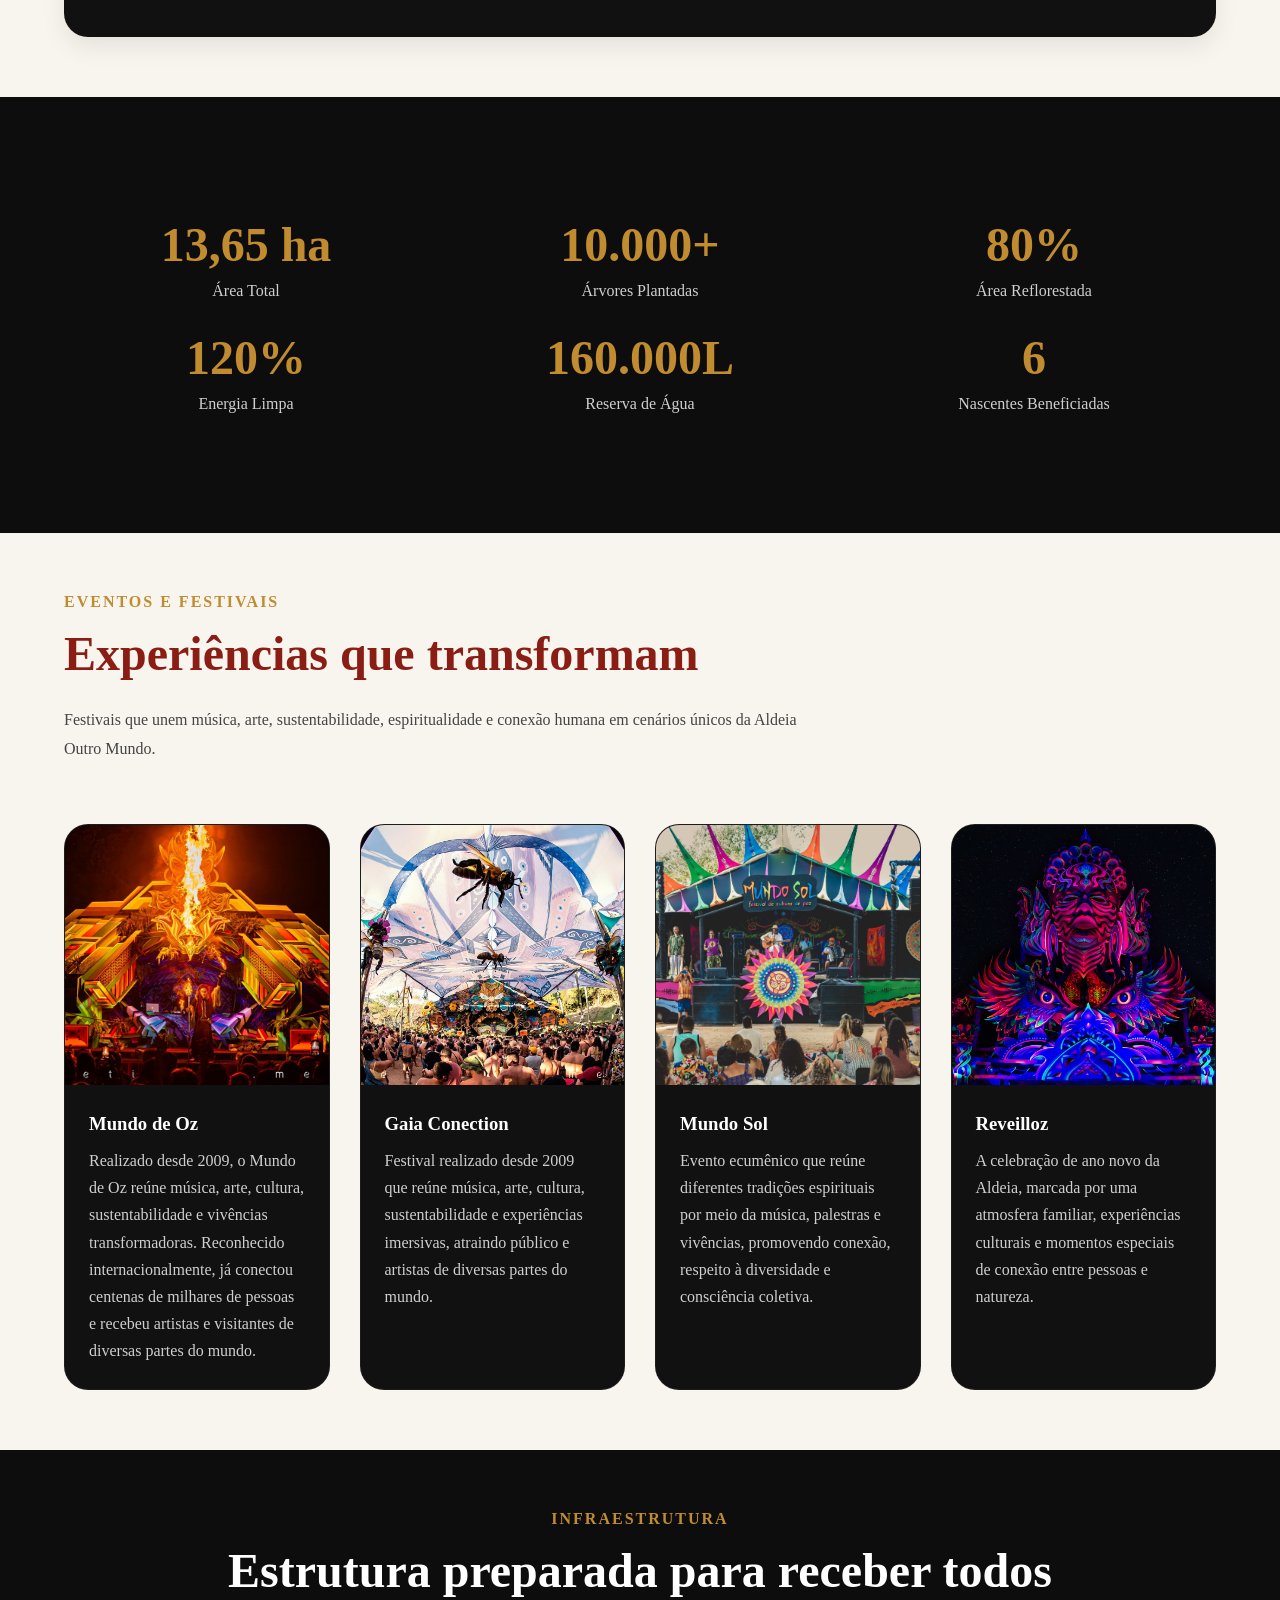
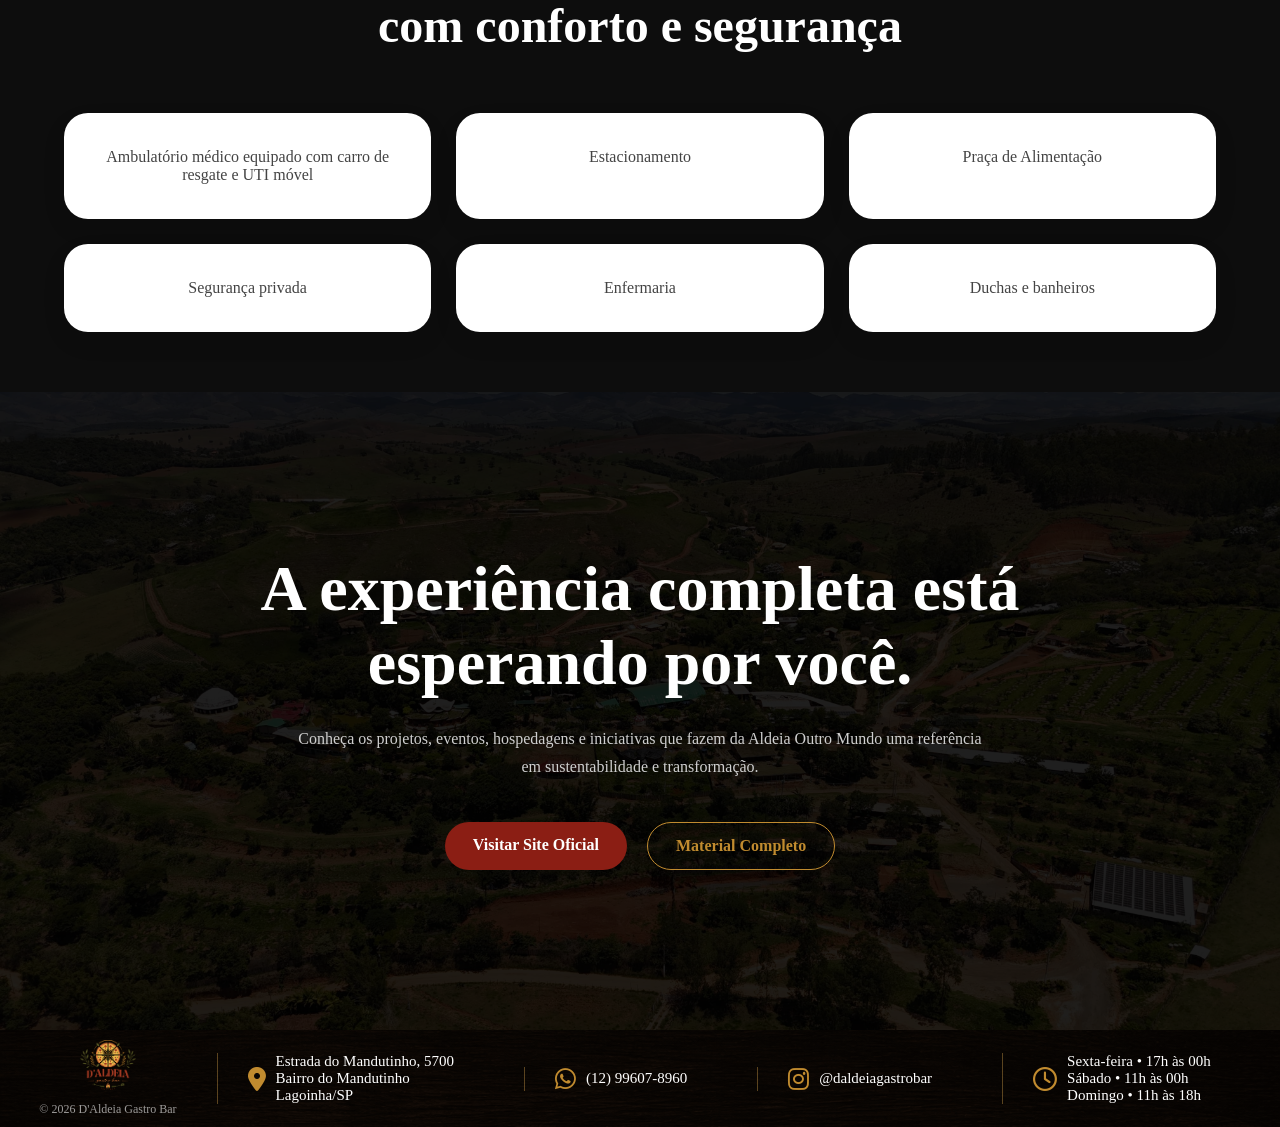
==== commit ebefefb5: "ajuste na imagem da aldeia" ====
--- a/aldeia.html
+++ b/aldeia.html
@@ -32,7 +32,7 @@
       rel="stylesheet"
       href="https://cdnjs.cloudflare.com/ajax/libs/font-awesome/6.5.2/css/all.min.css"
     />
-    <link rel="icon" type="image/png" href="/favicon.png" />
+    <link rel="icon" type="image/png" href="./favicon.png" />
     <title>D'Aldeia Gastro Bar</title>
   </head>
   <body>
@@ -92,7 +92,7 @@
         <section id="historia" class="historia">
           <div class="container historia-grid">
             <div class="historia-img">
-              <img src="img/pagina-aldeia/nossa-historia.jpeg" alt="" />
+              <img src="img/pagina-aldeia/ROD_0692.jpg.jpeg" alt="" />
             </div>
 
             <div class="historia-content">
@@ -144,7 +144,7 @@
           <div class="slider">
             <div class="slide-track">
               <img src="./img/pagina-aldeia/galeria-1.jpg" alt="Foto 1" />
-              <img src="./img/pagina-aldeia/galeria-2.jpg" alt="Foto 2" />
+              <img src="./img/pagina-aldeia/galeria-2.JPG" alt="Foto 2" />
               <img src="./img/pagina-aldeia/galeria-3.jpg" alt="Foto 3" />
               <img src="./img/pagina-aldeia/galeria-4.jpg" alt="Foto 4" />
               <img src="./img/pagina-aldeia/galeria-5.jpg" alt="Foto 5" />
@@ -158,7 +158,7 @@
 
               <!-- Repetidas para criar loop infinito -->
               <img src="./img/pagina-aldeia/galeria-1.jpg" alt="Foto 1" />
-              <img src="./img/pagina-aldeia/galeria-2.jpg" alt="Foto 2" />
+              <img src="./img/pagina-aldeia/galeria-2.JPG" alt="Foto 2" />
               <img src="./img/pagina-aldeia/galeria-3.jpg" alt="Foto 3" />
               <img src="./img/pagina-aldeia/galeria-4.jpg" alt="Foto 4" />
               <img src="./img/pagina-aldeia/galeria-5.jpg" alt="Foto 5" />
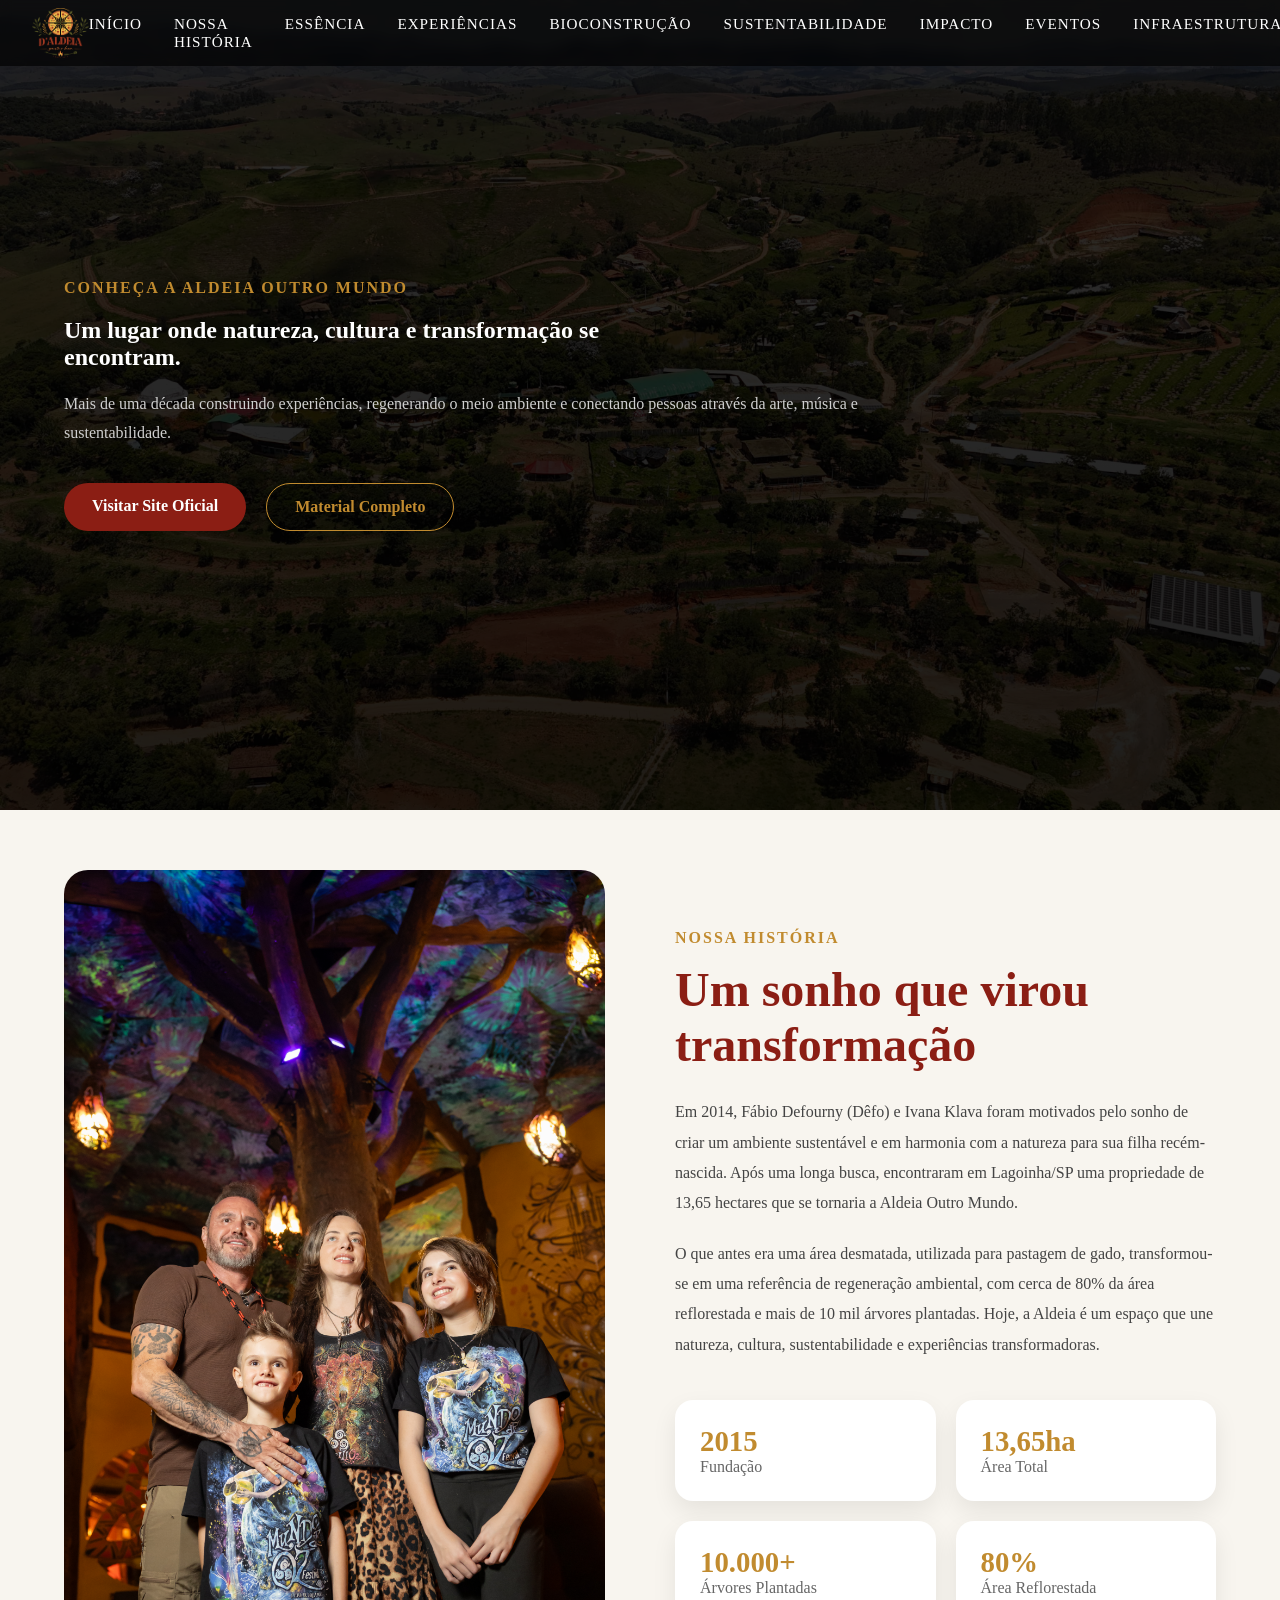
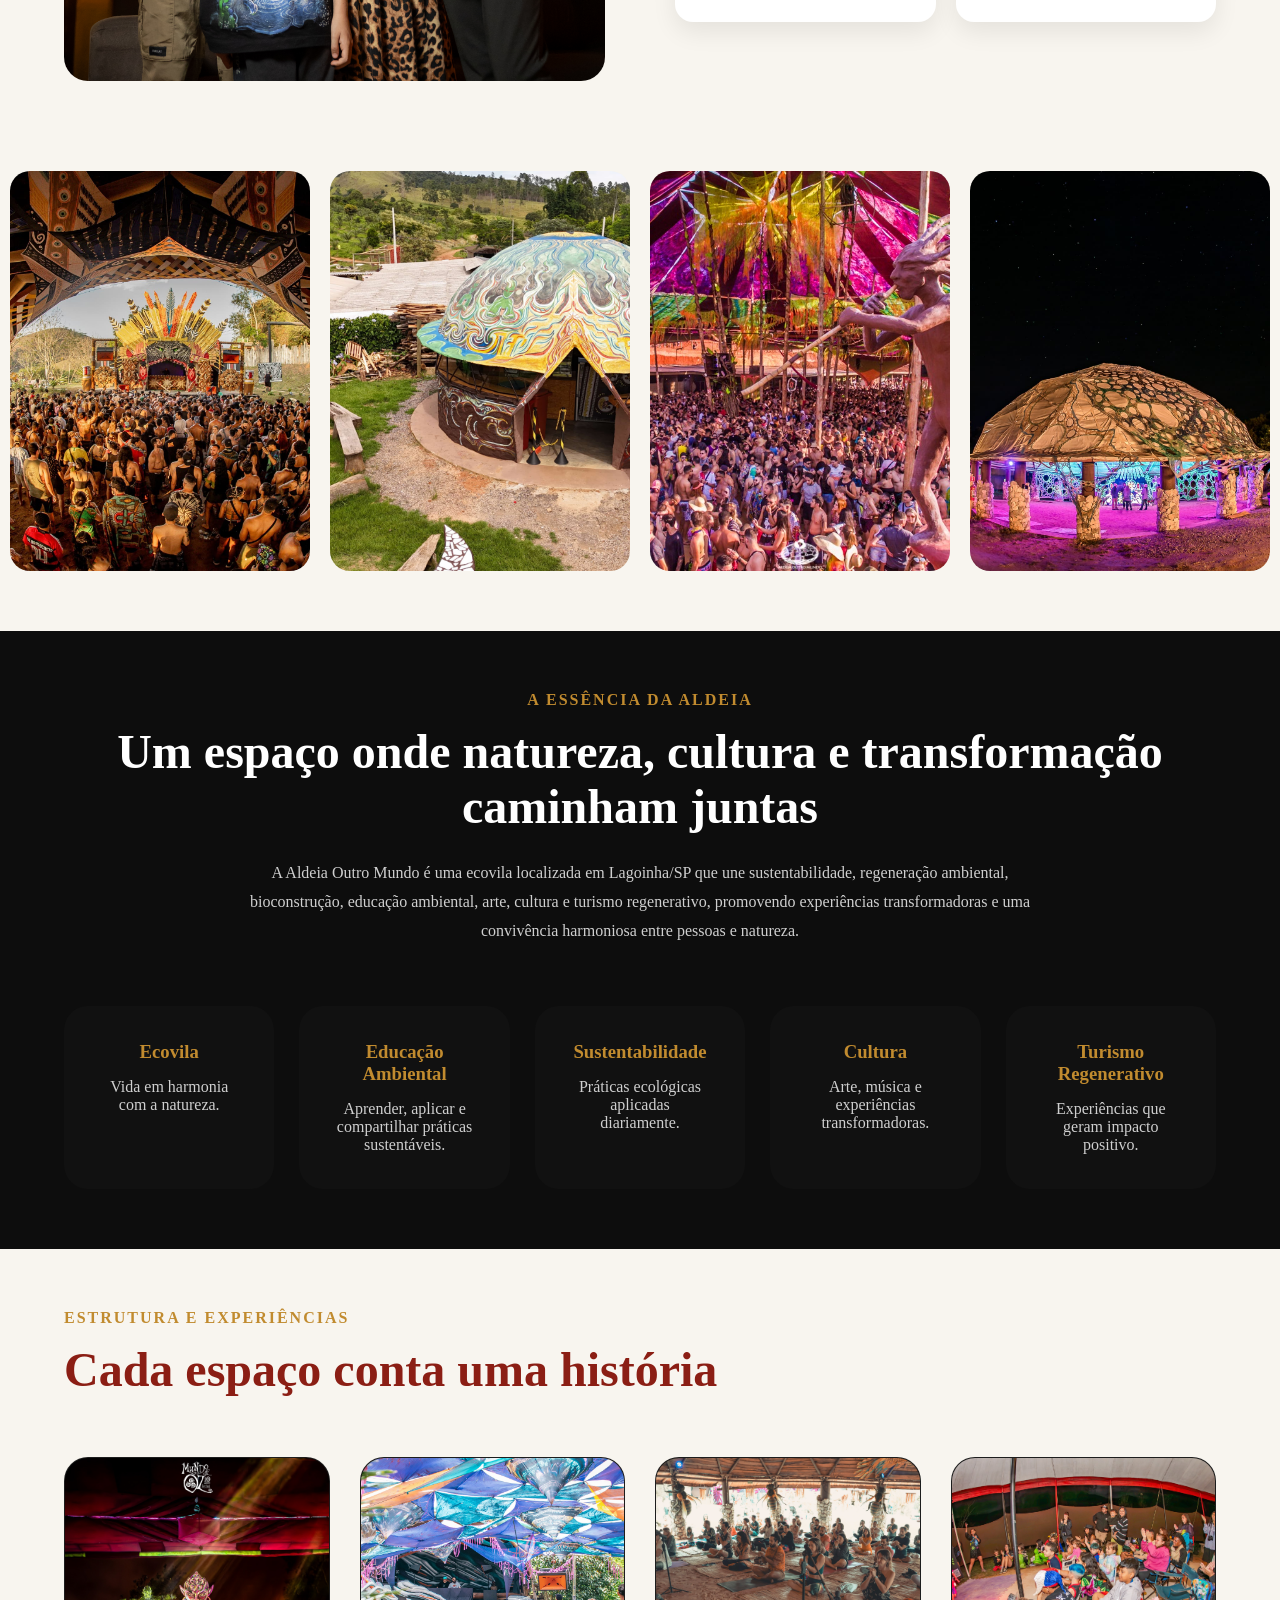
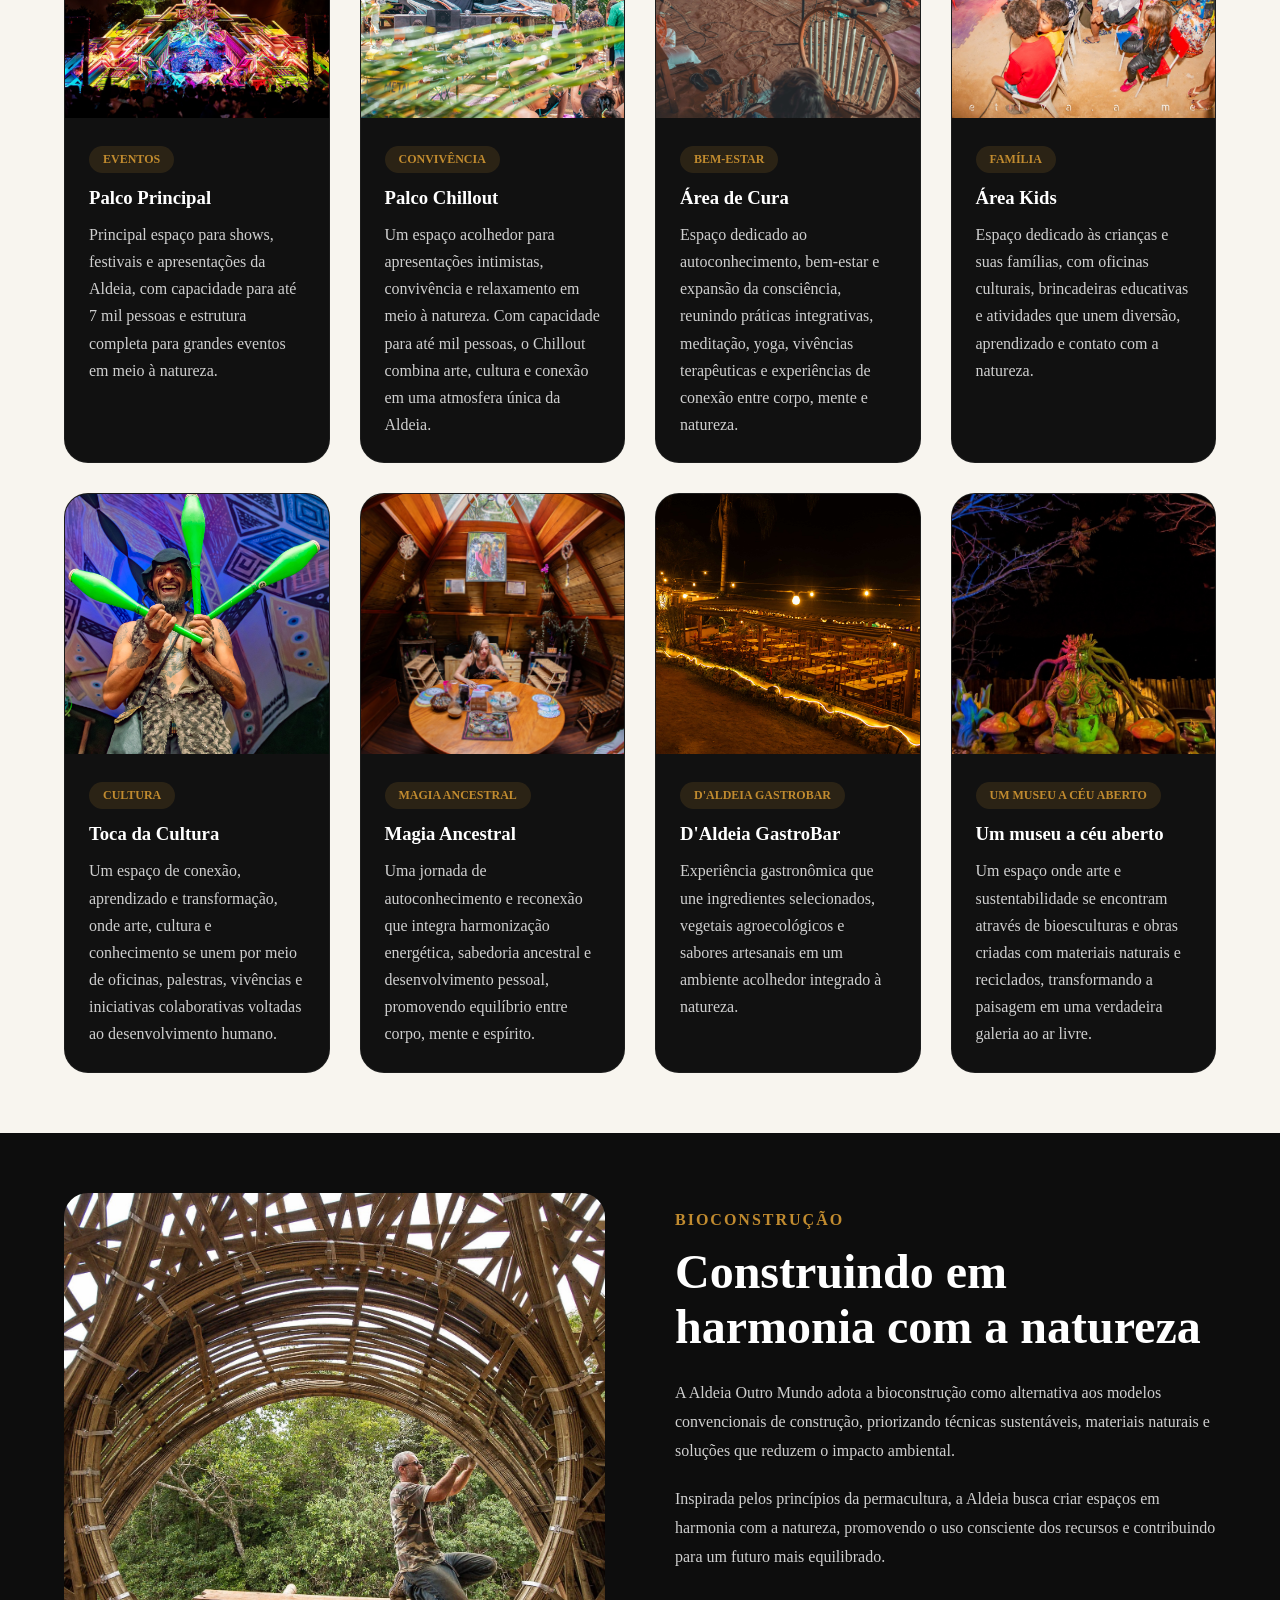
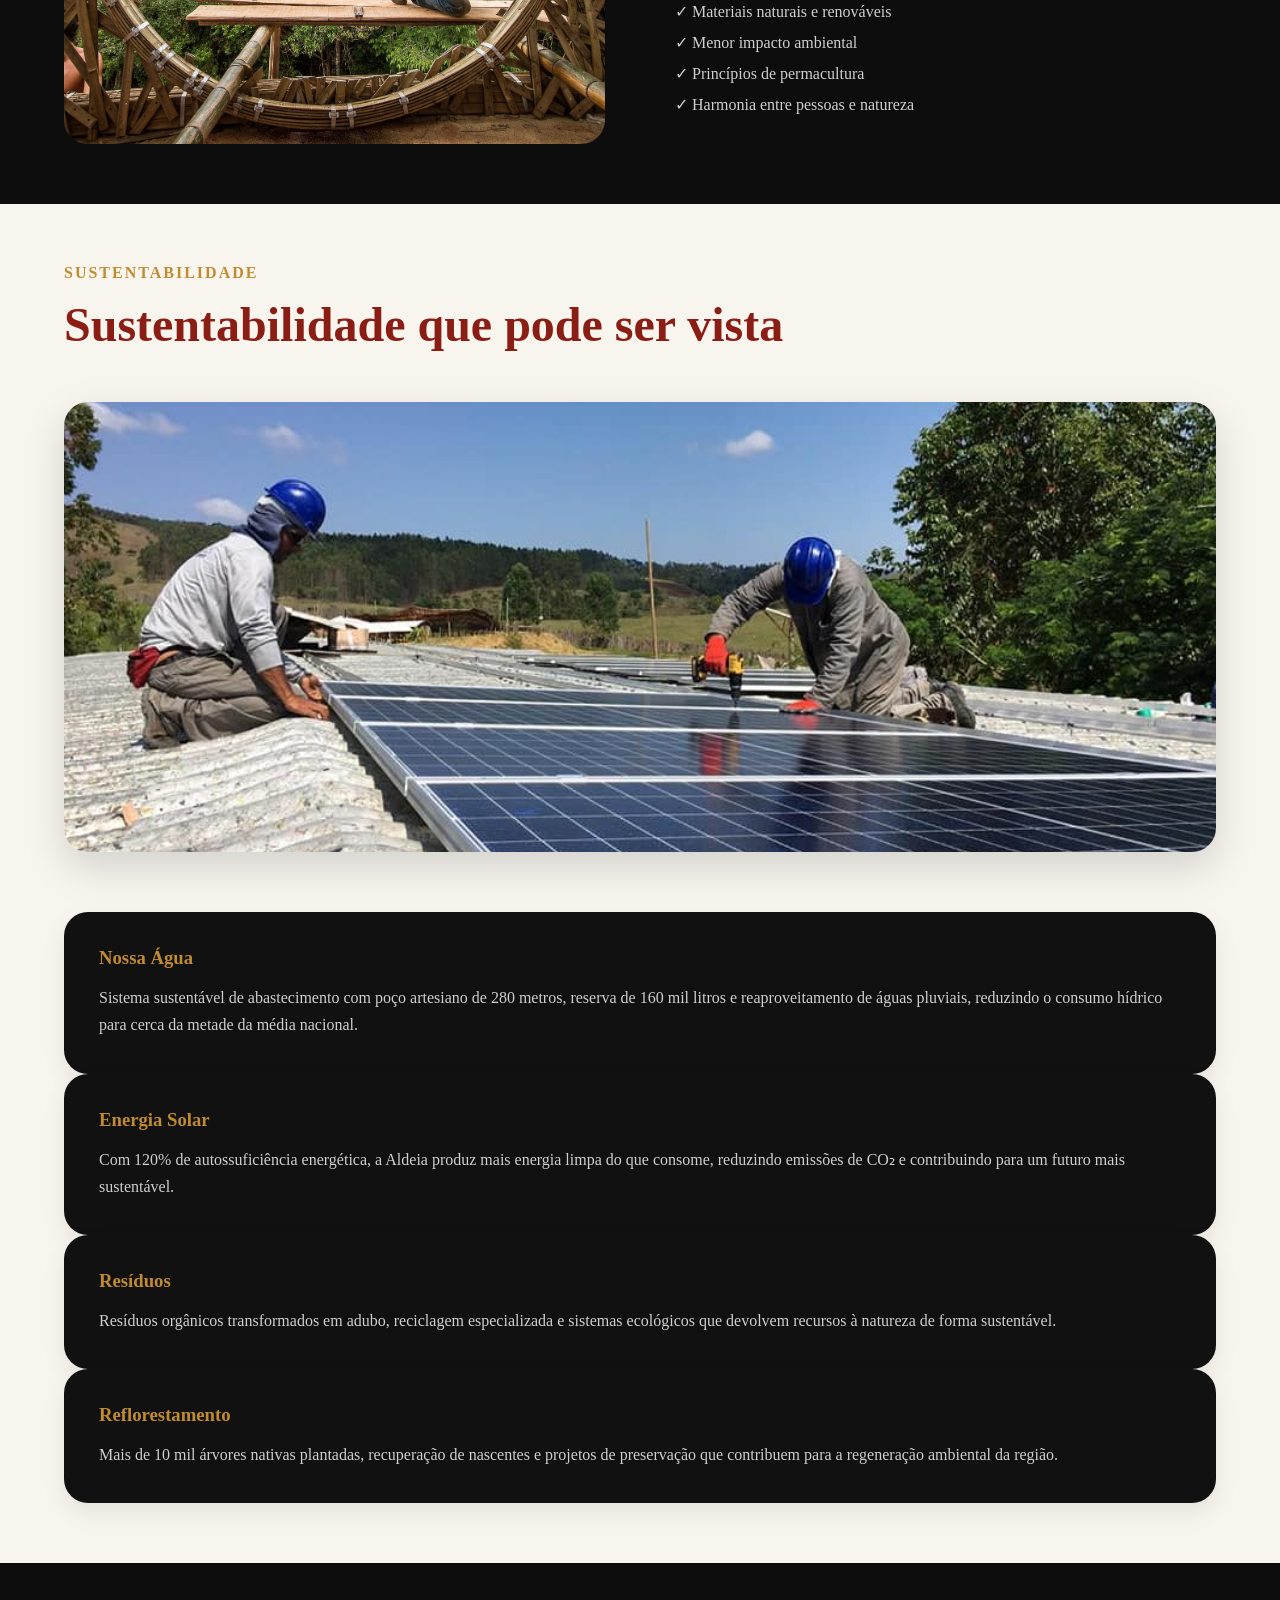
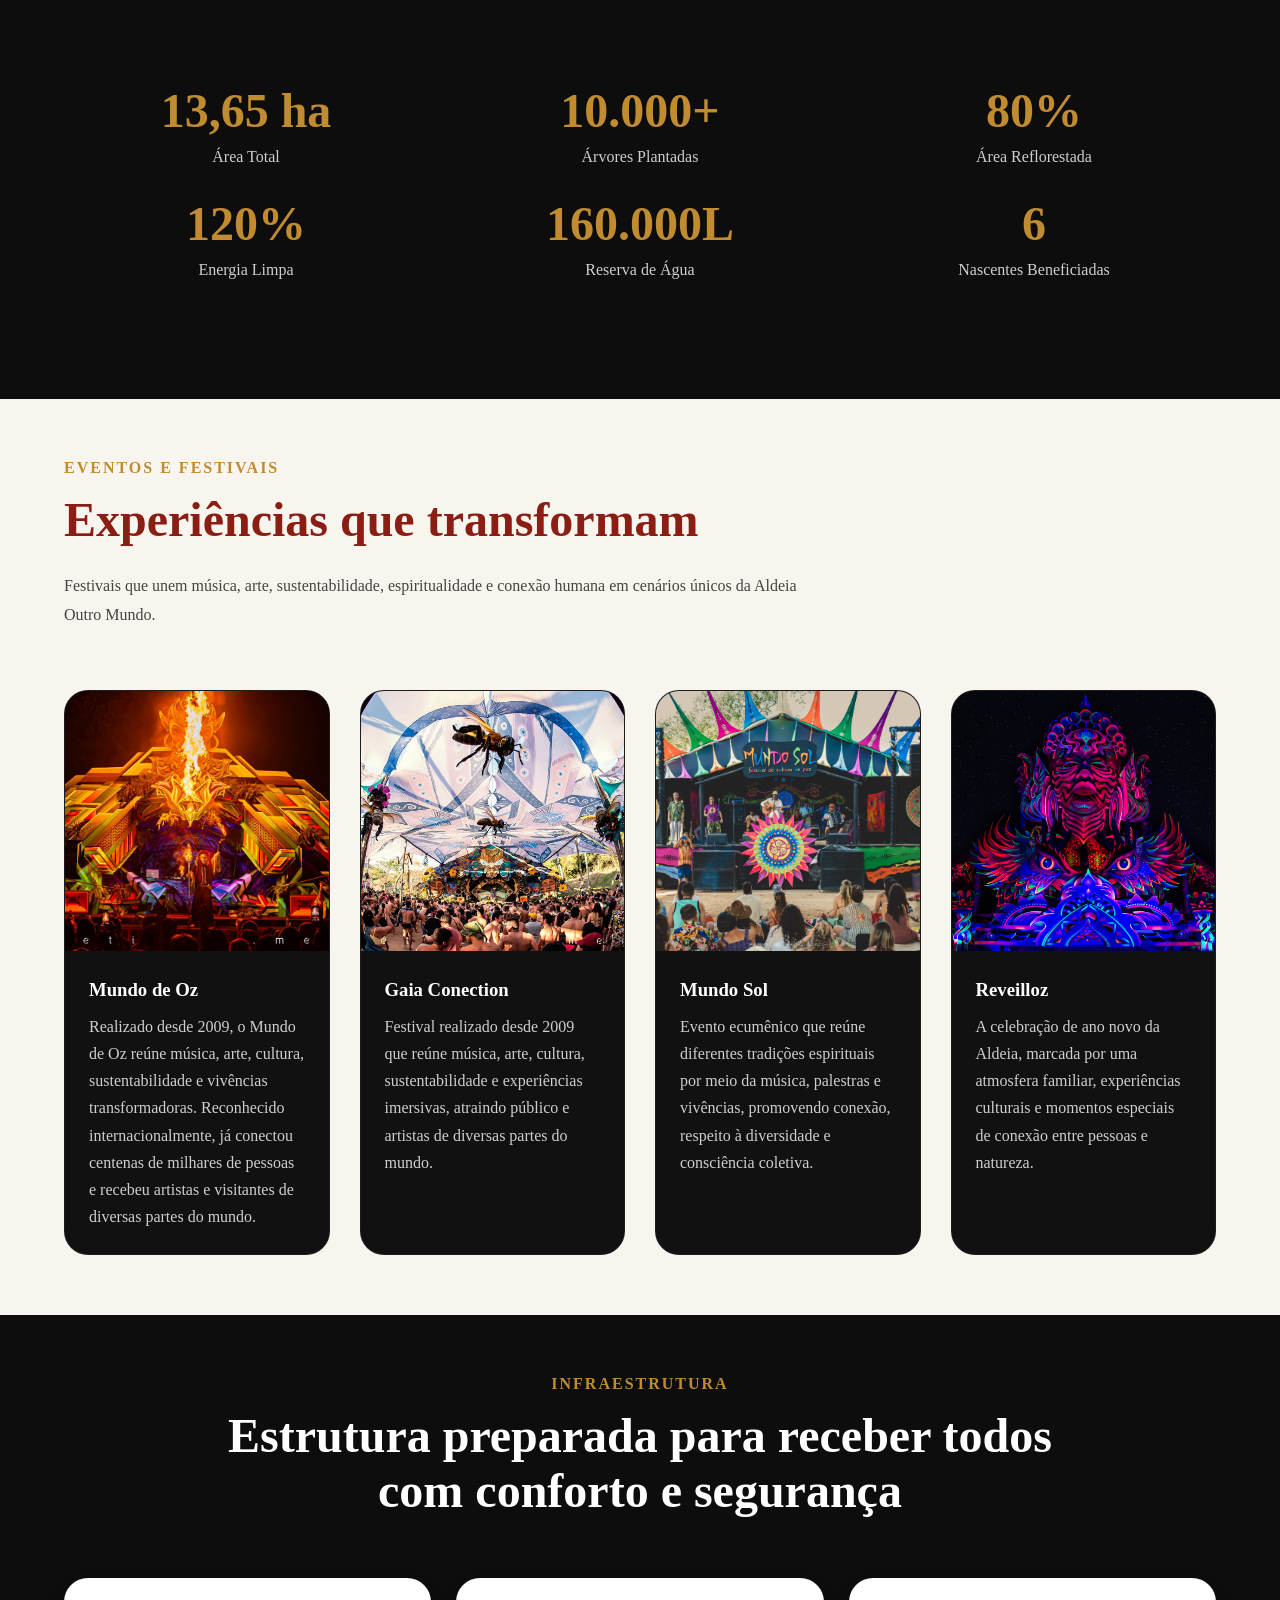
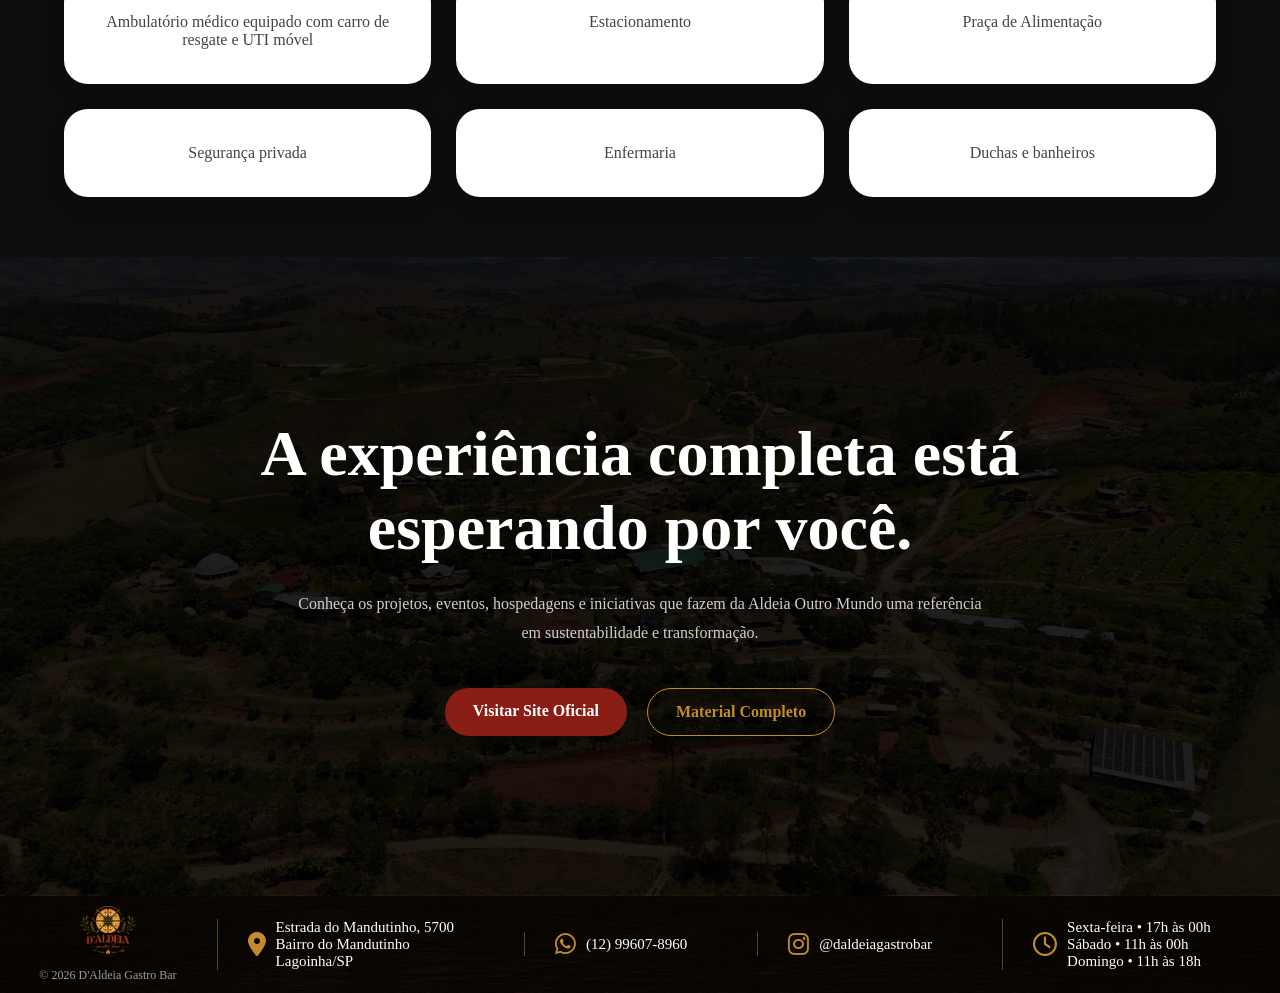
==== commit 2715da16: "corrige residuos" ====
--- a/aldeia.html
+++ b/aldeia.html
@@ -14,18 +14,15 @@
     />
     <meta
       property="og:image"
-      content="https://juninalv.github.io/D-Aldeia-GastroBar/img/logo.png"
+      content="https://daldeiagastrobar.com.br/img/pagina-inicial/logo.png"
     />
-    <meta
-      property="og:url"
-      content="https://juninalv.github.io/D-Aldeia-GastroBar/"
-    />
+    <meta property="og:url" content="https://daldeiagastrobar.com.br/" />
     <meta property="og:type" content="website" />
     <meta property="og:locale" content="pt_BR" />
     <meta name="twitter:card" content="summary_large_image" />
     <meta
       name="twitter:image"
-      content="https://juninalv.github.io/D-Aldeia-GastroBar/img/logo.png"
+      content="https://daldeiagastrobar.com.br/img/pagina-inicial/logo.png"
     />
     <link rel="stylesheet" href="./css/style.css" />
     <link
@@ -92,7 +89,7 @@
         <section id="historia" class="historia">
           <div class="container historia-grid">
             <div class="historia-img">
-              <img src="img/pagina-aldeia/ROD_0692.jpg.jpeg" alt="" />
+              <img src="img/pagina-aldeia/nossa-historia.jpeg" alt="" />
             </div>
 
             <div class="historia-content">
@@ -455,15 +452,6 @@
                 regeneração ambiental da região.
               </p>
             </div>
-
-            <div class="sust-card">
-              <h3>Resíduos</h3>
-              <p>
-                Resíduos orgânicos transformados em adubo, reciclagem
-                especializada e sistemas ecológicos que devolvem recursos à
-                natureza de forma sustentável.
-              </p>
-            </div>
           </div>
         </section>
 
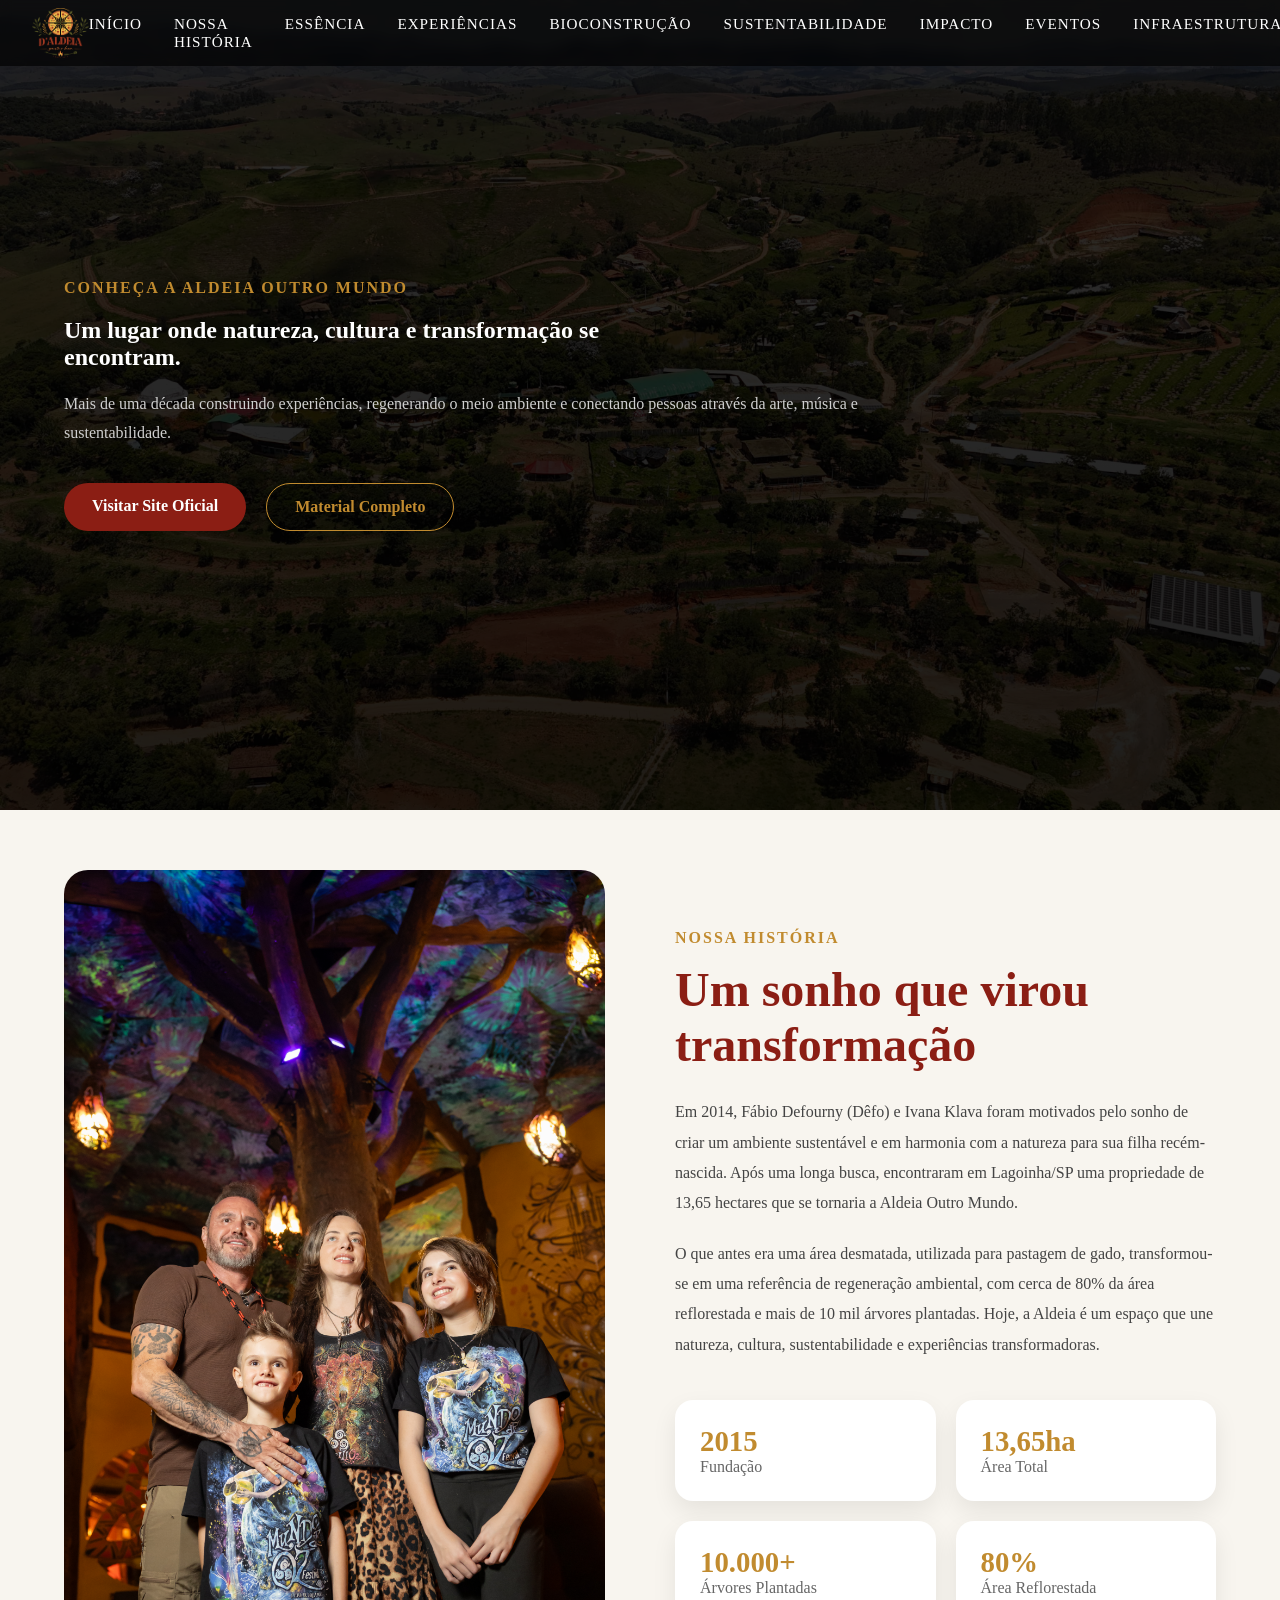
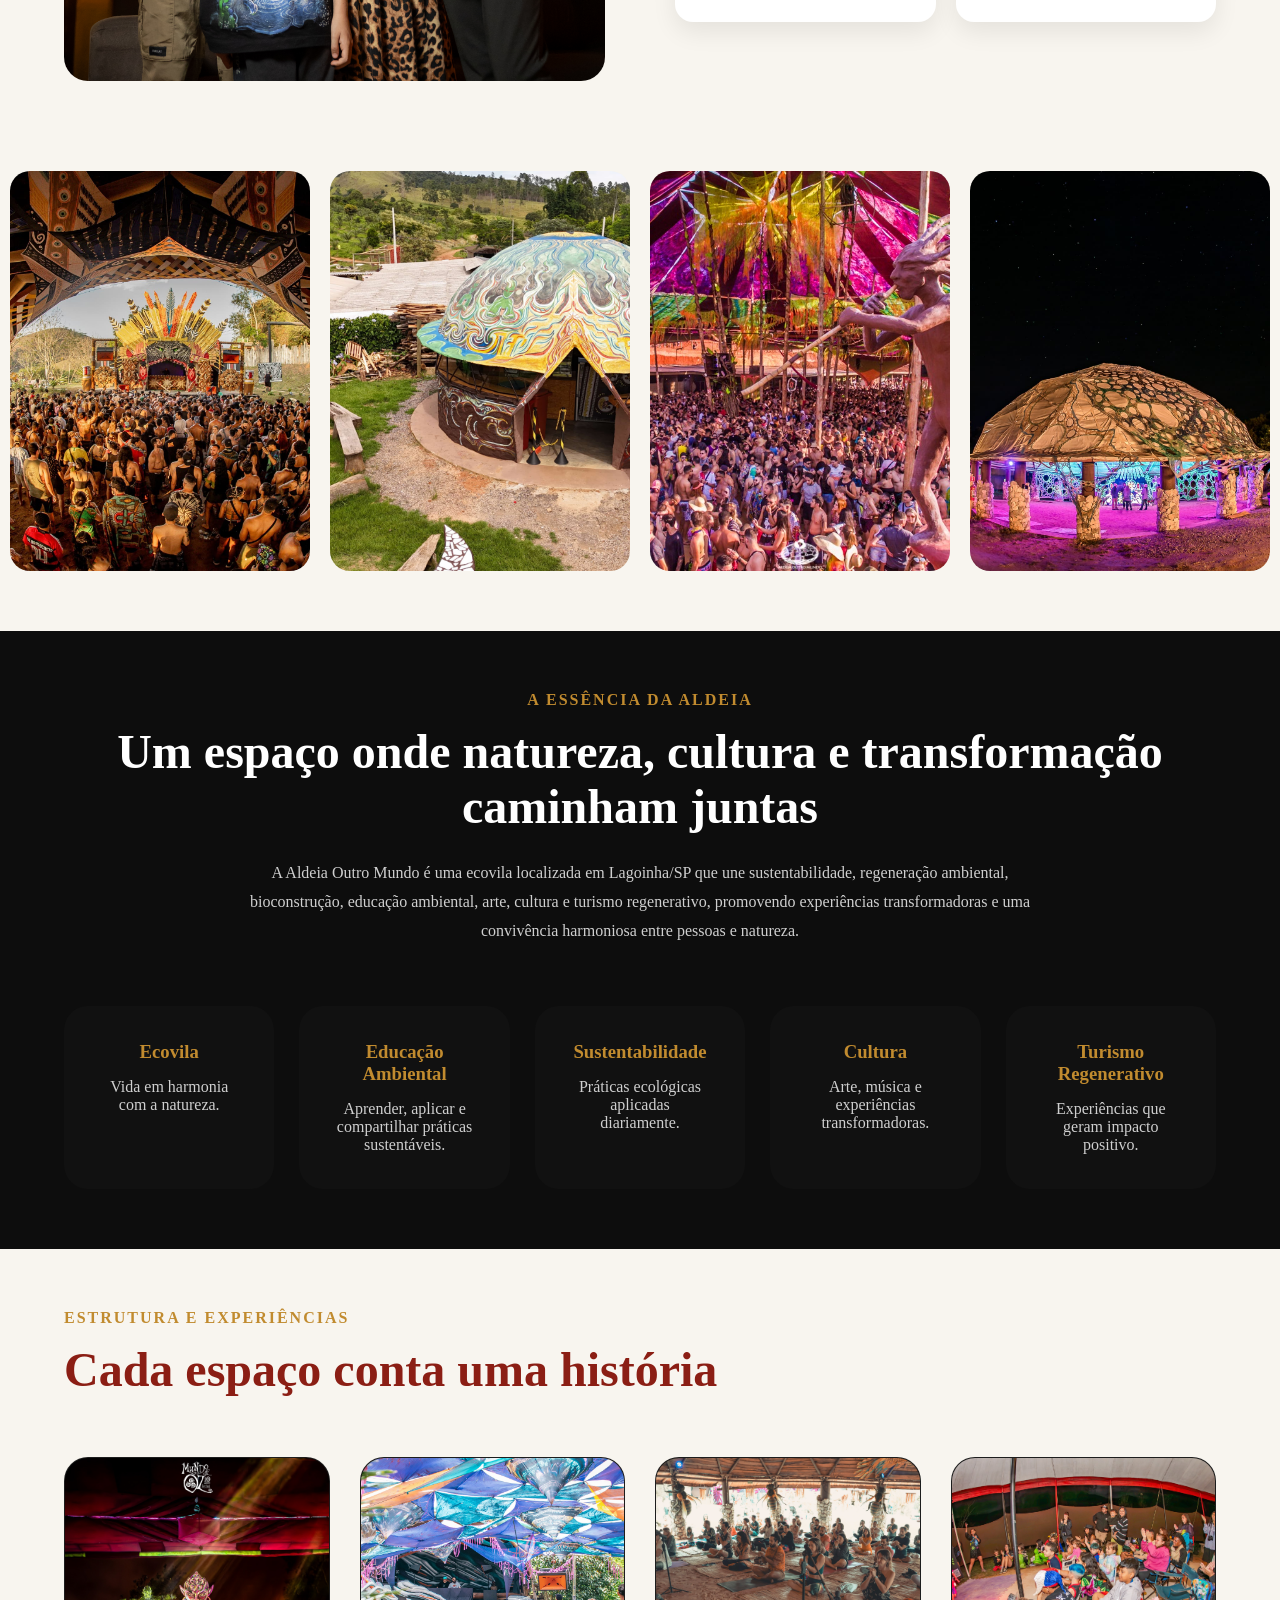
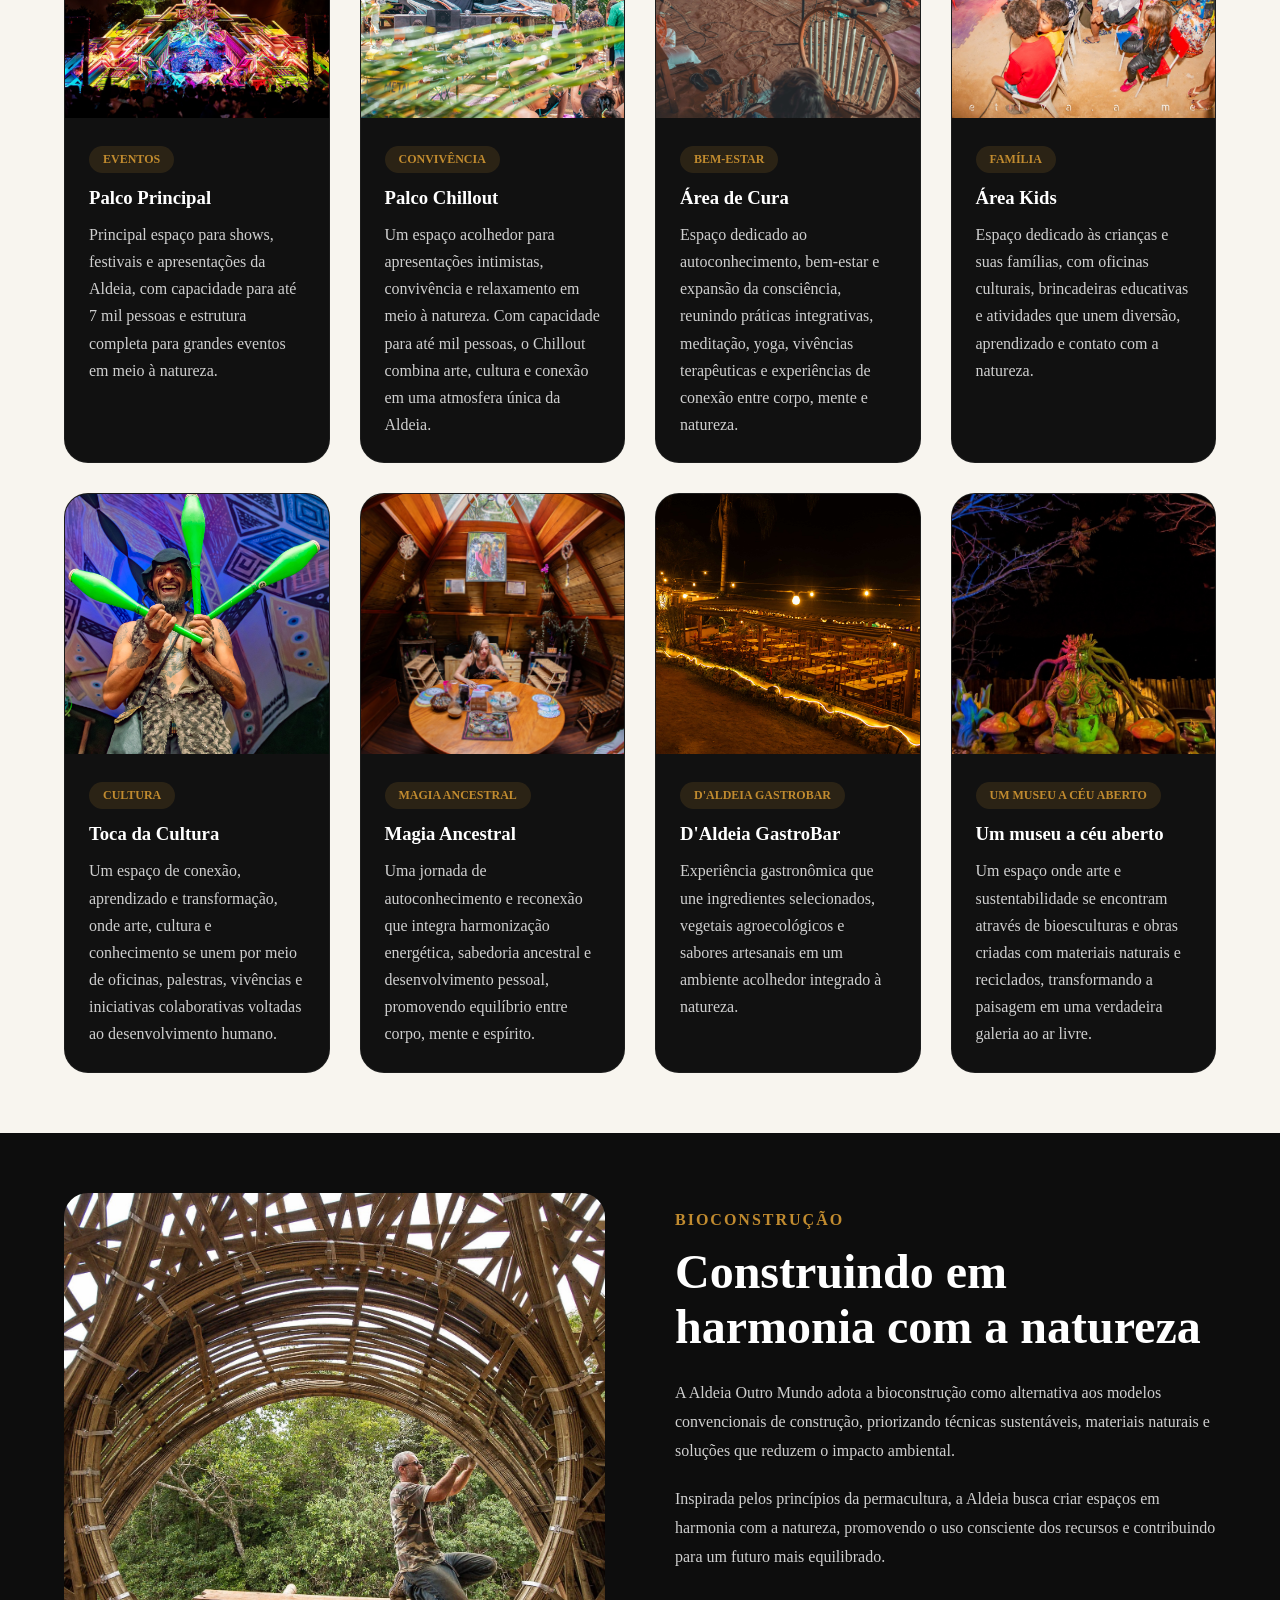
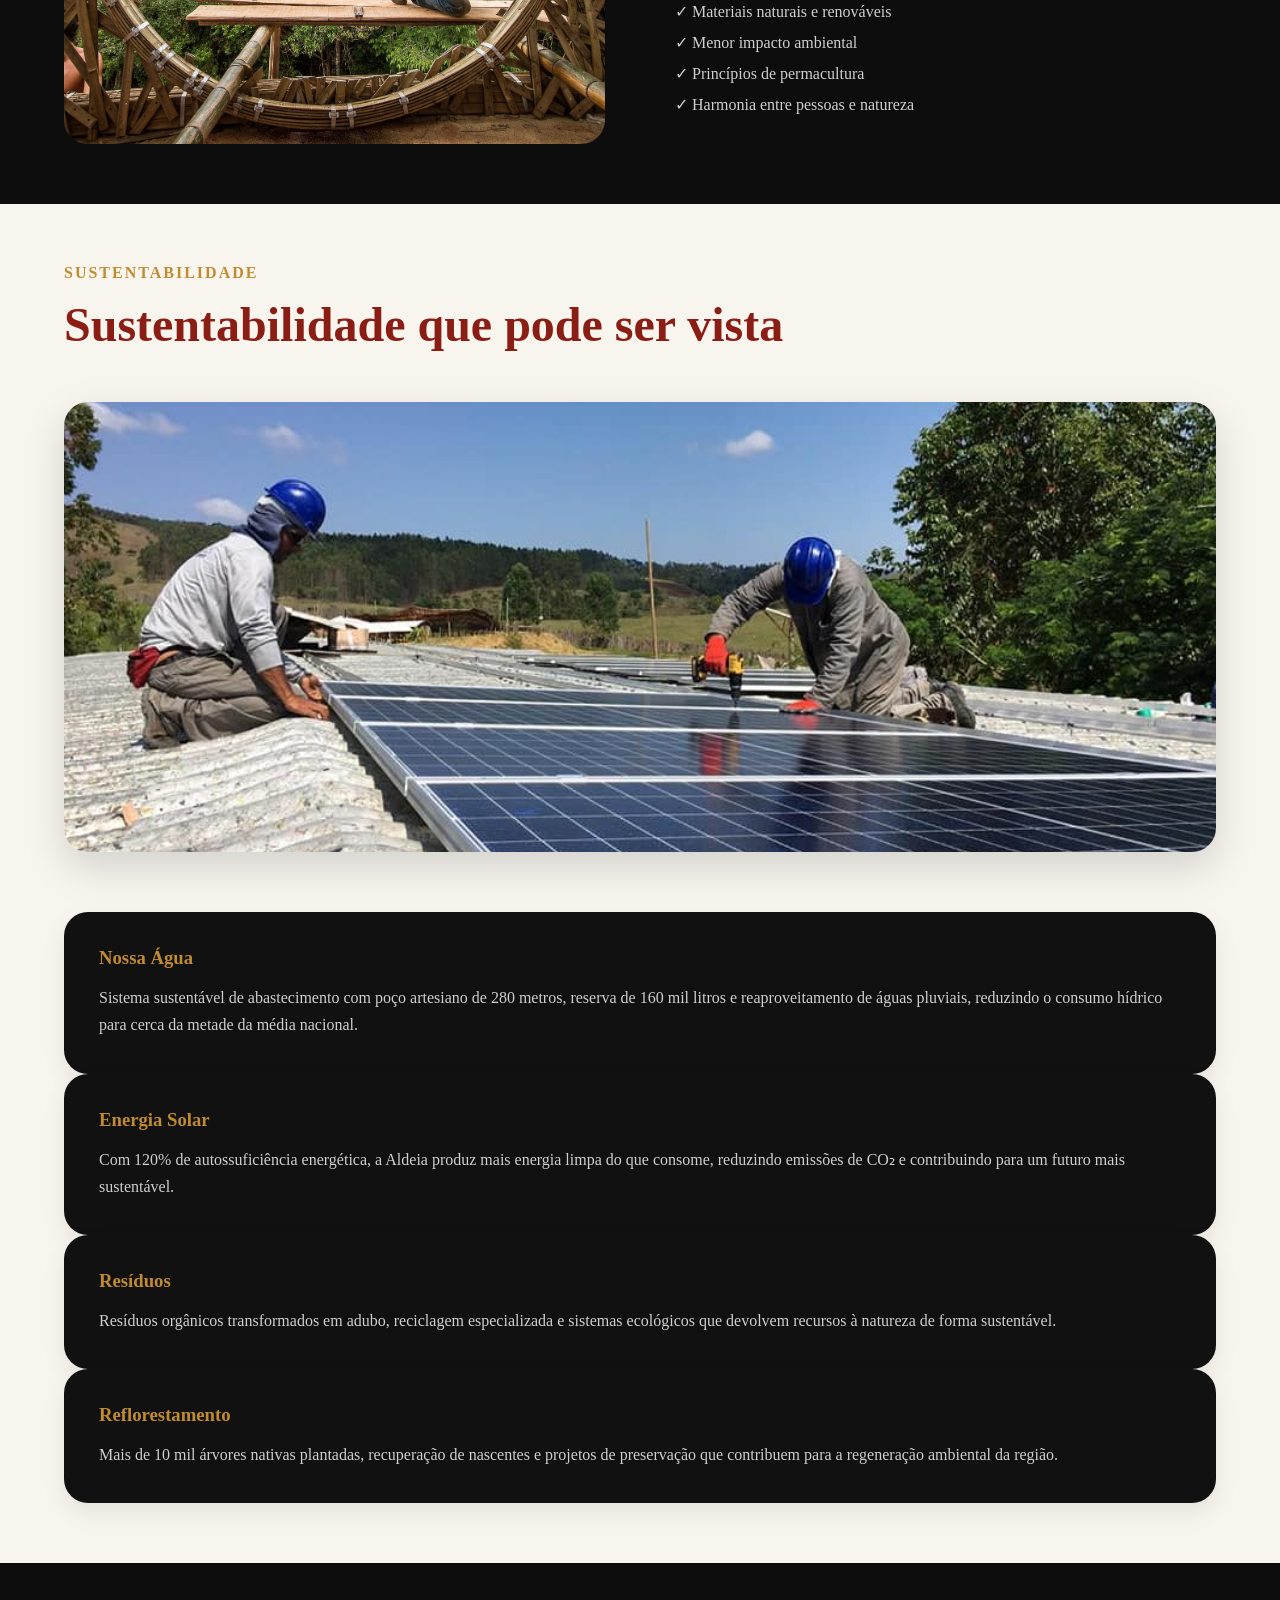
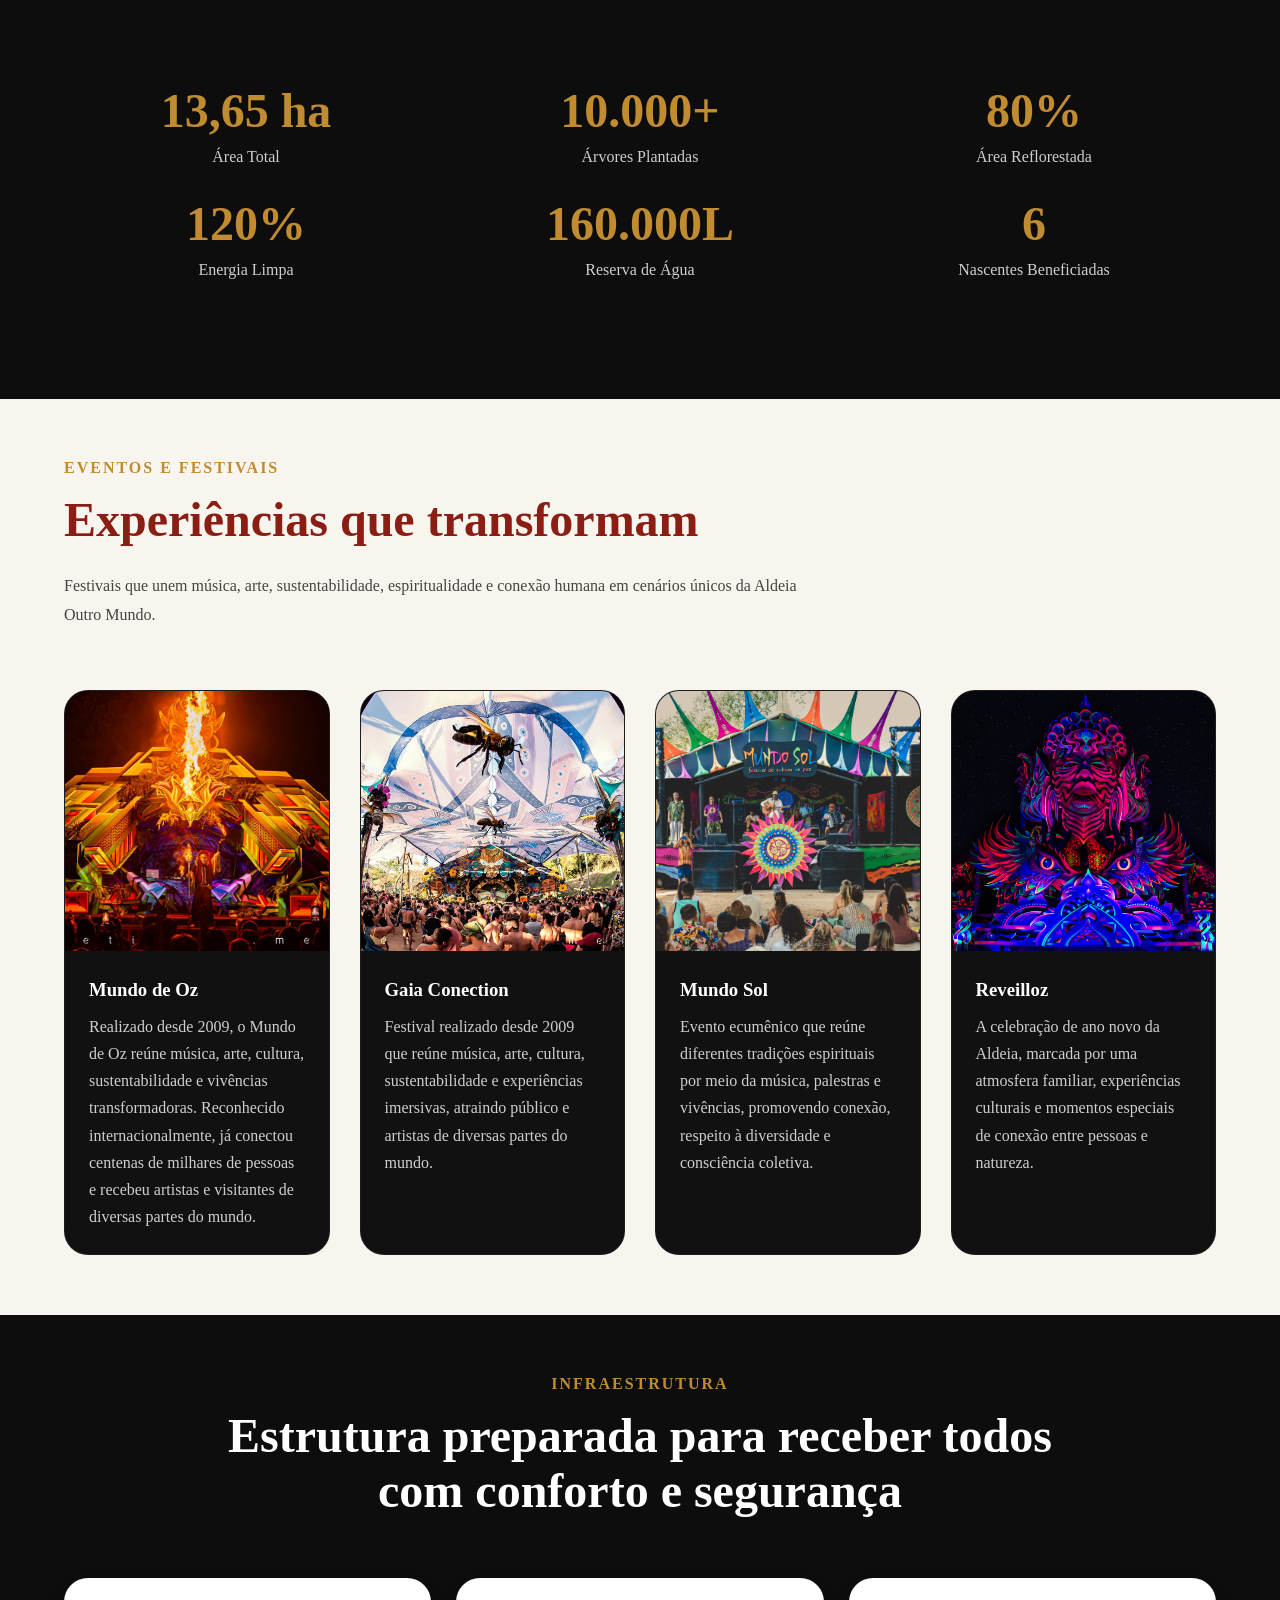
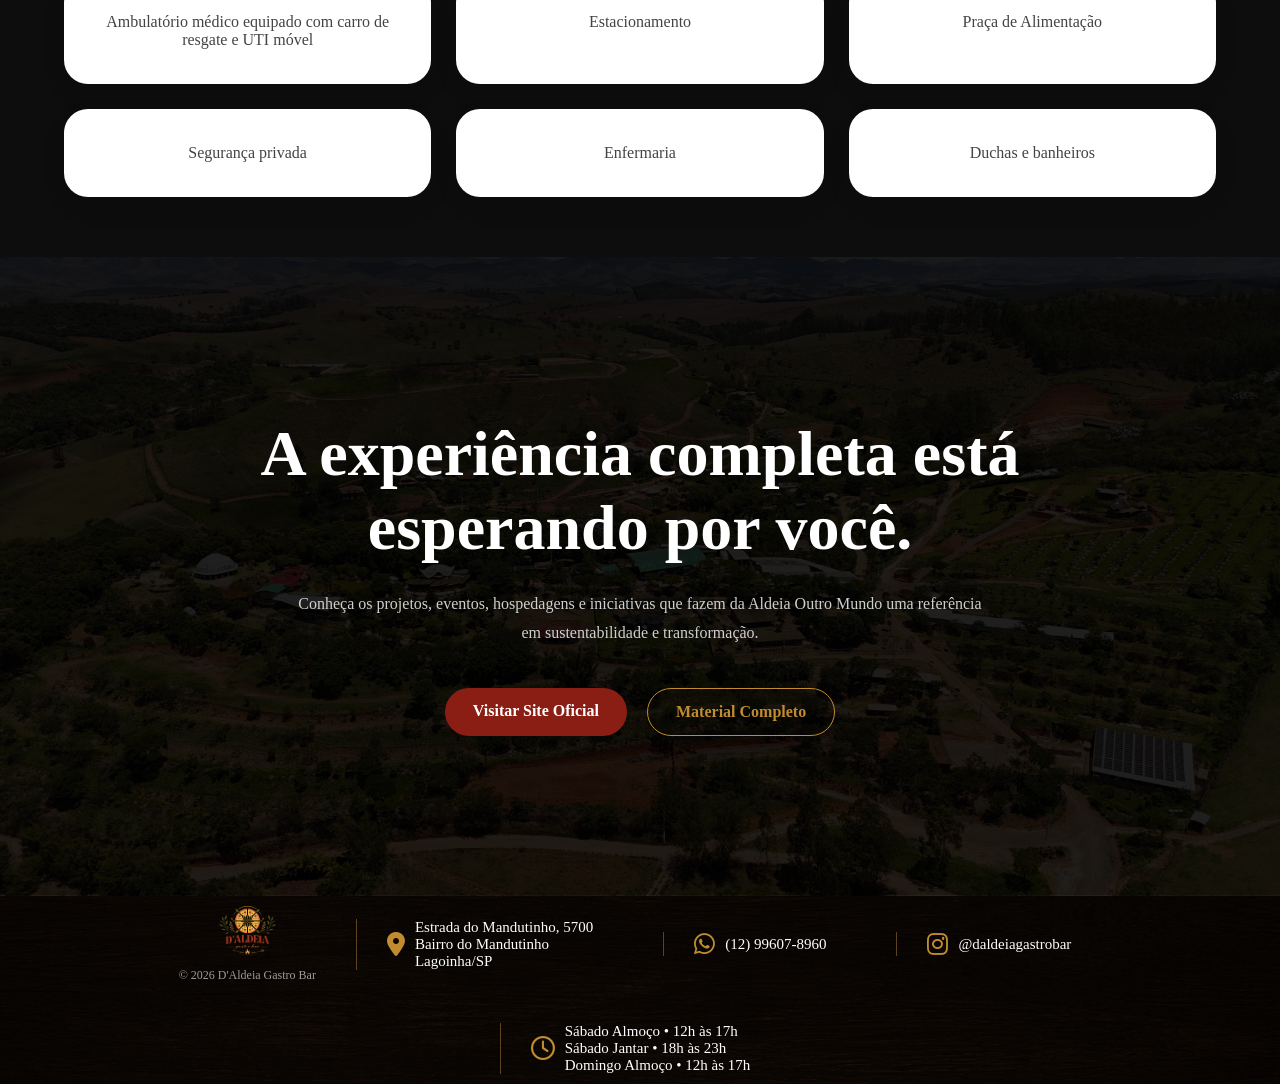
==== commit 123bcb54: "correção de funcionamento" ====
--- a/aldeia.html
+++ b/aldeia.html
@@ -1,5 +1,5 @@
 <!doctype html>
-<html lang="pt-br">
+<html lang="pt-br" class="aldeia-pagina">
   <head>
     <meta charset="UTF-8" />
     <meta name="viewport" content="width=device-width, initial-scale=1.0" />
@@ -698,9 +698,9 @@
           <i class="fa-regular fa-clock"></i>
 
           <div>
-            Sexta-feira • 17h às 00h<br />
-            Sábado • 11h às 00h<br />
-            Domingo • 11h às 18h
+            Sábado Almoço • 12h às 17h<br />
+            Sábado Jantar • 18h às 23h<br />
+            Domingo Almoço • 12h às 17h
           </div>
         </div>
       </div>
